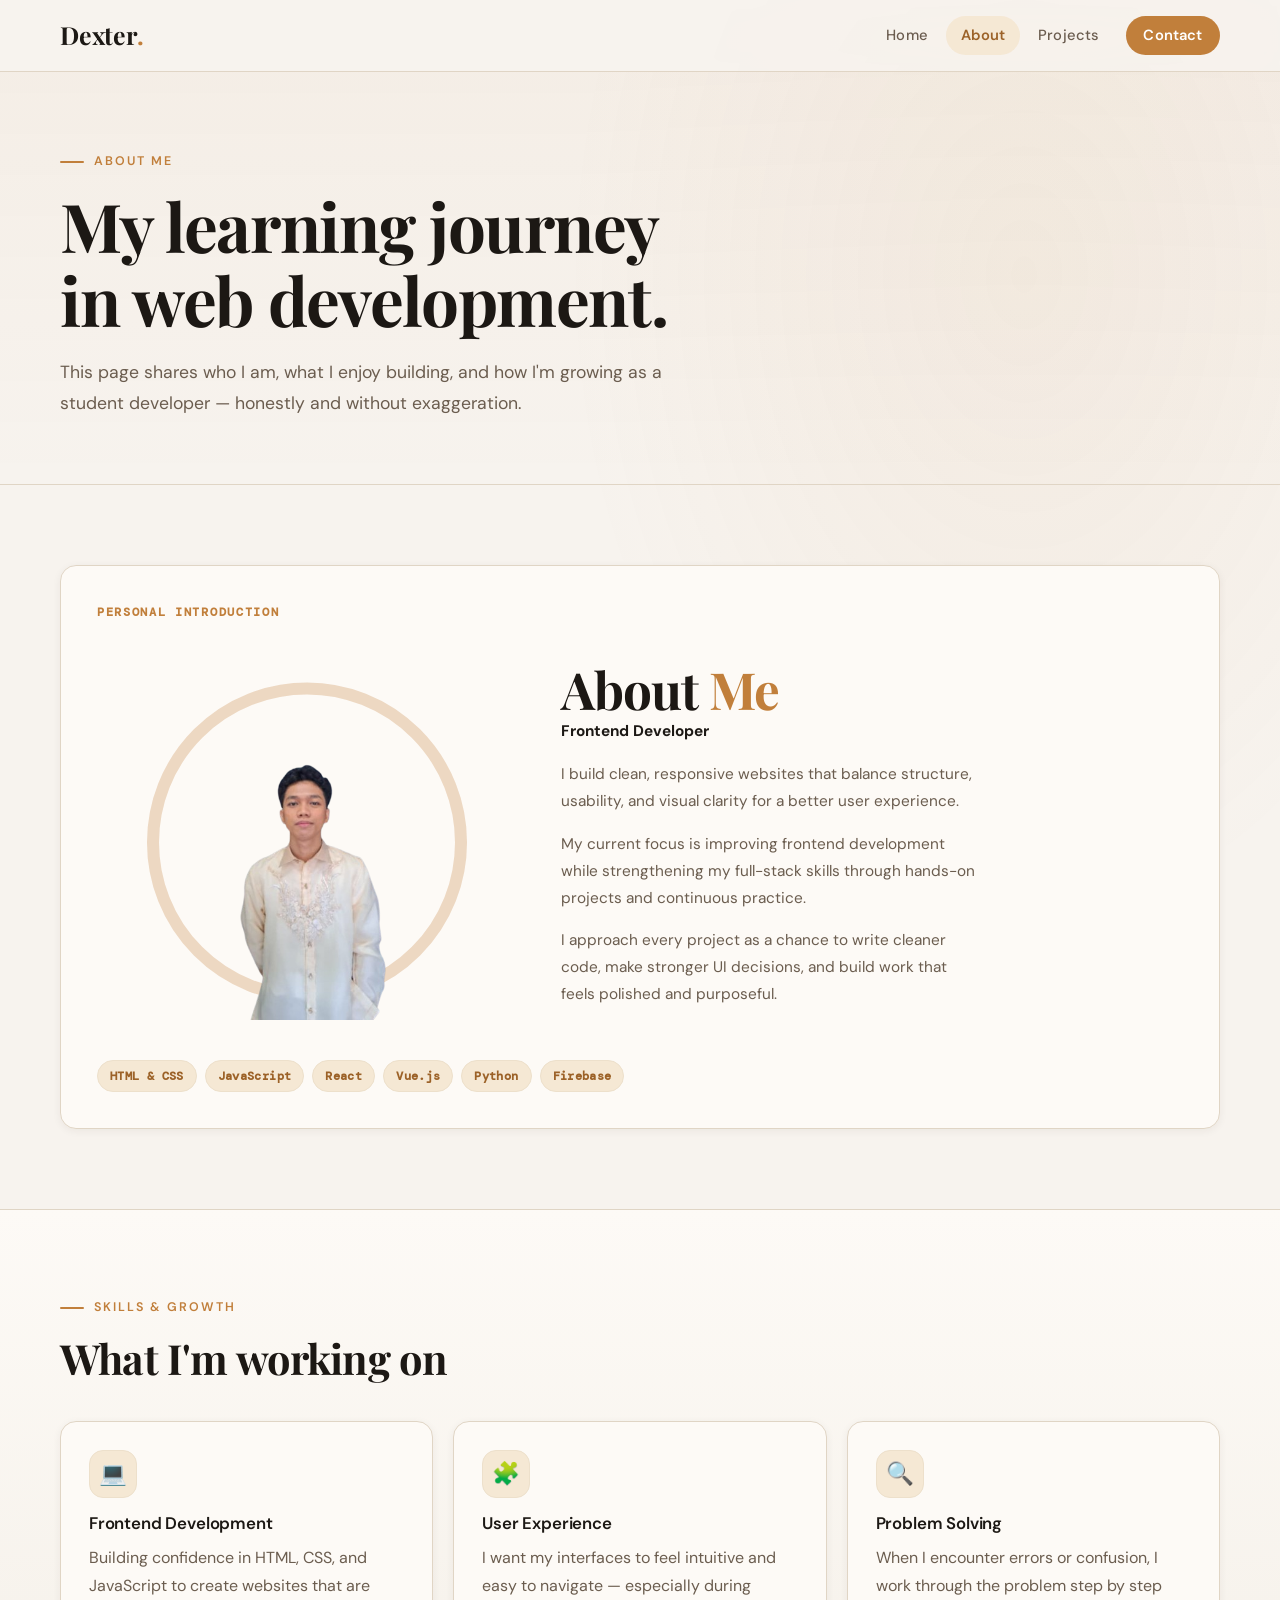
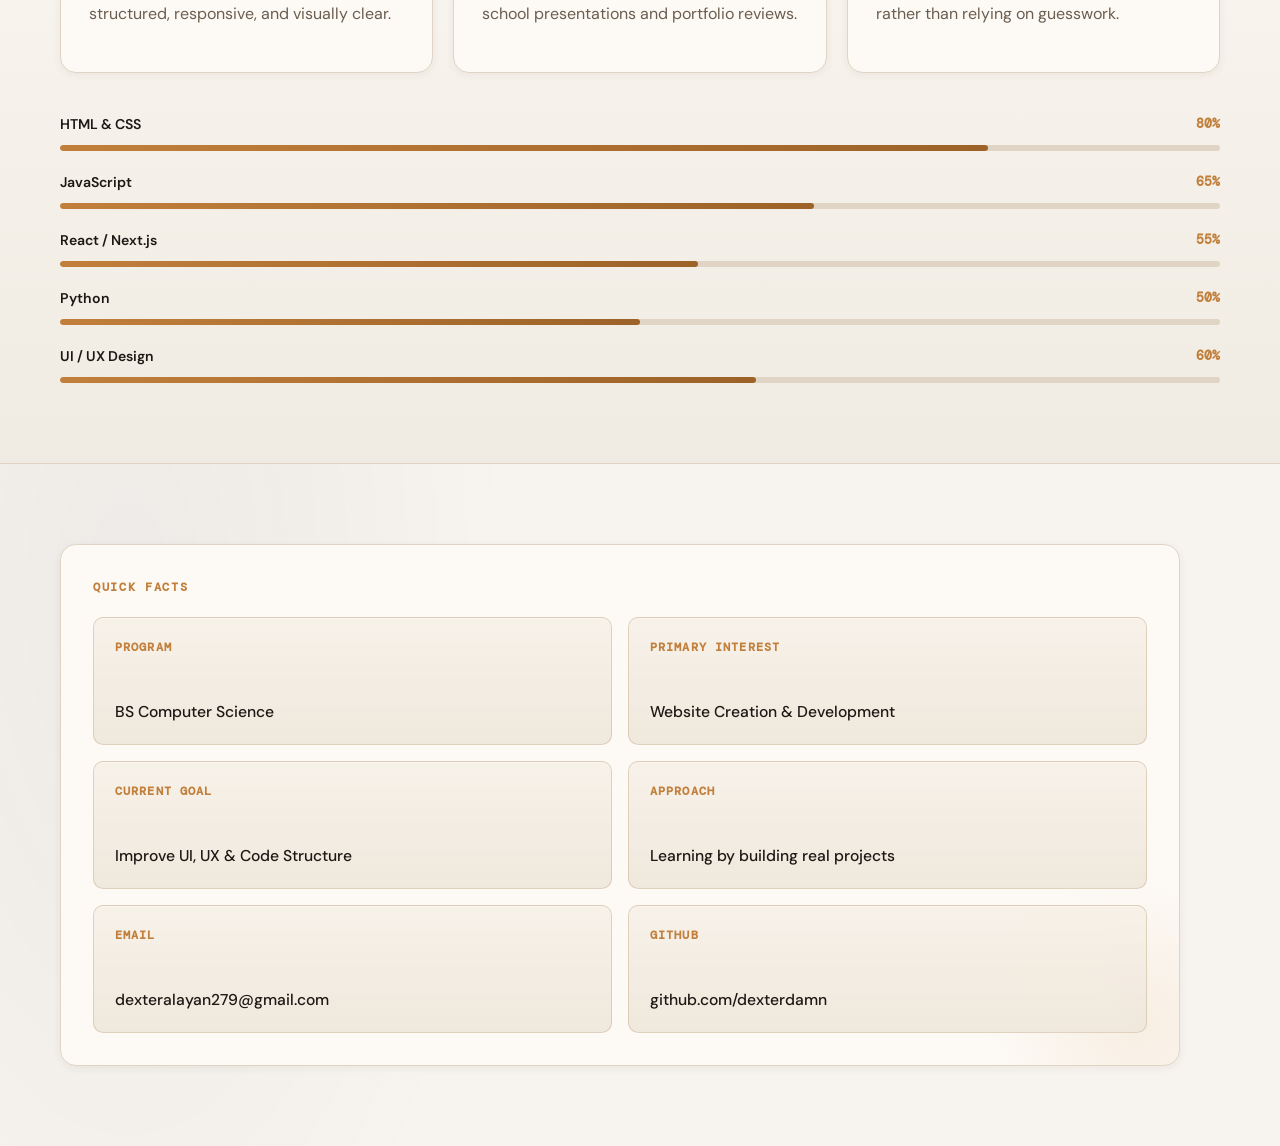
==== about.html @ e9152284 "fixed design" ====
<!DOCTYPE html>
<html lang="en" data-page="about">
<head>
  <meta charset="UTF-8" />
  <meta name="viewport" content="width=device-width, initial-scale=1.0" />
  <title>About | Dexter Alayan</title>
  <meta name="description" content="Learn about Dexter Alayan — a BSCS student passionate about web development, UI design, and continuous improvement." />
  <link rel="preconnect" href="https://fonts.googleapis.com" />
  <link rel="preconnect" href="https://fonts.gstatic.com" crossorigin />
  <link href="https://fonts.googleapis.com/css2?family=Playfair+Display:ital,wght@0,400;0,600;0,700;0,900;1,400;1,600&family=DM+Sans:ital,opsz,wght@0,9..40,300;0,9..40,400;0,9..40,500;0,9..40,600;1,9..40,300&family=DM+Mono:wght@400;500&display=swap" rel="stylesheet" />
  <link rel="stylesheet" href="css/base.css" />
  <link rel="stylesheet" href="css/about.css" />
</head>
<body class="page-enter">

  <header class="site-header">
    <div class="container nav-shell">
      <a href="index.html" class="brand">Dexter<span>.</span></a>
      <button class="hamburger" aria-label="Toggle menu" aria-expanded="false" aria-controls="site-nav">
        <span></span><span></span><span></span>
      </button>
      <nav id="site-nav" class="site-nav">
        <a href="index.html">Home</a>
        <a href="about.html">About</a>
        <a href="projects.html">Projects</a>
        <a href="contact.html" class="nav-cta">Contact</a>
      </nav>
    </div>
  </header>

  <main>

    <section class="page-hero">
      <div class="container">
        <p class="eyebrow">About Me</p>
        <h1>My learning journey<br />in web development.</h1>
        <p class="lead">
          This page shares who I am, what I enjoy building, and how I'm growing as a student developer — honestly and without exaggeration.
        </p>
      </div>
    </section>

    <!-- INTRO -->
    <section class="section">
      <div class="container about-layout">
        <article class="panel reveal story-card">
          <span class="panel-label">Personal Introduction</span>
          <div class="story-intro">
            <div class="story-photo-wrap">
              <div class="story-photo-ring"></div>
              <img src="image/bggrad.png" alt="Dexter Alayan portrait" class="story-photo" />
            </div>
            <div class="story-copy">
              <h2>About <span>Me</span></h2>
              <p class="story-tagline">Frontend Developer</p>
              <p>
                I build clean, responsive websites that balance structure, usability, and visual clarity for a better user experience.
              </p>
              <p>
                My current focus is improving frontend development while strengthening my full-stack skills through hands-on projects and continuous practice.
              </p>
              <p>
                I approach every project as a chance to write cleaner code, make stronger UI decisions, and build work that feels polished and purposeful.
              </p>
            </div>
          </div>
          <div class="tag-list" style="margin-top: 1.5rem;">
            <span class="tag">HTML &amp; CSS</span>
            <span class="tag">JavaScript</span>
            <span class="tag">React</span>
            <span class="tag">Vue.js</span>
            <span class="tag">Python</span>
            <span class="tag">Firebase</span>
          </div>
        </article>
      </div>
    </section>

    <!-- SKILLS -->
    <section class="section section-soft">
      <div class="container">
        <div class="section-heading reveal">
          <p class="eyebrow">Skills &amp; Growth</p>
          <h2>What I'm working on</h2>
        </div>
        <div class="growth-grid">
          <article class="panel skill-card reveal">
            <div class="skill-icon">💻</div>
            <h3>Frontend Development</h3>
            <p>Building confidence in HTML, CSS, and JavaScript to create websites that are structured, responsive, and visually clear.</p>
          </article>
          <article class="panel skill-card reveal">
            <div class="skill-icon">🧩</div>
            <h3>User Experience</h3>
            <p>I want my interfaces to feel intuitive and easy to navigate — especially during school presentations and portfolio reviews.</p>
          </article>
          <article class="panel skill-card reveal">
            <div class="skill-icon">🔍</div>
            <h3>Problem Solving</h3>
            <p>When I encounter errors or confusion, I work through the problem step by step rather than relying on guesswork.</p>
          </article>
        </div>

        <!-- Skill bars -->
        <div class="skills-section reveal">
          <div class="skill-bars">
            <div class="skill-bar-item">
              <div class="skill-bar-header">
                <span>HTML &amp; CSS</span>
                <span class="skill-pct">80%</span>
              </div>
              <div class="skill-track">
                <div class="skill-fill" style="--w: 80%;"></div>
              </div>
            </div>
            <div class="skill-bar-item">
              <div class="skill-bar-header">
                <span>JavaScript</span>
                <span class="skill-pct">65%</span>
              </div>
              <div class="skill-track">
                <div class="skill-fill" style="--w: 65%;"></div>
              </div>
            </div>
            <div class="skill-bar-item">
              <div class="skill-bar-header">
                <span>React / Next.js</span>
                <span class="skill-pct">55%</span>
              </div>
              <div class="skill-track">
                <div class="skill-fill" style="--w: 55%;"></div>
              </div>
            </div>
            <div class="skill-bar-item">
              <div class="skill-bar-header">
                <span>Python</span>
                <span class="skill-pct">50%</span>
              </div>
              <div class="skill-track">
                <div class="skill-fill" style="--w: 50%;"></div>
              </div>
            </div>
            <div class="skill-bar-item">
              <div class="skill-bar-header">
                <span>UI / UX Design</span>
                <span class="skill-pct">60%</span>
              </div>
              <div class="skill-track">
                <div class="skill-fill" style="--w: 60%;"></div>
              </div>
            </div>
          </div>
        </div>
      </div>
    </section>

    <section class="section">
      <div class="container">
        <article class="panel reveal quick-facts-card">
          <span class="panel-label">Quick Facts</span>
          <ul class="quick-facts-list">
            <li>
              <span class="quick-fact-label">Program</span>
              <span class="quick-fact-value">BS Computer Science</span>
            </li>
            <li>
              <span class="quick-fact-label">Primary Interest</span>
              <span class="quick-fact-value">Website Creation &amp; Development</span>
            </li>
            <li>
              <span class="quick-fact-label">Current Goal</span>
              <span class="quick-fact-value">Improve UI, UX &amp; Code Structure</span>
            </li>
            <li>
              <span class="quick-fact-label">Approach</span>
              <span class="quick-fact-value">Learning by building real projects</span>
            </li>
            <li>
              <span class="quick-fact-label">Email</span>
              <span class="quick-fact-value">dexteralayan279@gmail.com</span>
            </li>
            <li>
              <span class="quick-fact-label">GitHub</span>
              <span class="quick-fact-value">github.com/dexterdamn</span>
            </li>
          </ul>
        </article>
      </div>
    </section>

  </main>

  <script src="js/script.js"></script>
</body>
</html>
---- css/base.css ----
@import url('https://fonts.googleapis.com/css2?family=Playfair+Display:ital,wght@0,400;0,600;0,700;0,900;1,400;1,600&family=DM+Sans:ital,opsz,wght@0,9..40,300;0,9..40,400;0,9..40,500;0,9..40,600;1,9..40,300&family=DM+Mono:wght@400;500&display=swap');

*, *::before, *::after { box-sizing: border-box; }

:root {
  --bg: #f7f3ee;
  --bg-soft: #f0ebe2;
  --surface: #fdfaf6;
  --surface-2: #f5efe5;
  --border: #e0d5c5;
  --border-strong: #c4ad8f;
  --text: #1c1814;
  --text-soft: #6b5d4f;
  --text-muted: #9d8f82;
  --accent: #c17f3b;
  --accent-deep: #9c6228;
  --accent-soft: #f5e8d4;
  --accent-soft-2: #ede0cb;
  --green: #3a6b4a;
  --blue: #3a5a7a;
  --shadow-sm: 0 2px 8px rgba(50, 30, 10, 0.06);
  --shadow: 0 8px 32px rgba(50, 30, 10, 0.09);
  --shadow-lg: 0 20px 60px rgba(50, 30, 10, 0.12);
  --radius: 16px;
  --radius-sm: 10px;
  --radius-full: 999px;
  --container: 1160px;
  --header-h: 72px;
  --font-display: 'Playfair Display', Georgia, serif;
  --font-body: 'DM Sans', system-ui, sans-serif;
  --font-mono: 'DM Mono', monospace;
  --transition: 0.25s cubic-bezier(0.4, 0, 0.2, 1);
}

html { scroll-behavior: smooth; }

body {
  margin: 0;
  font-family: var(--font-body);
  font-size: 1rem;
  color: var(--text);
  background: var(--bg);
  line-height: 1.7;
  -webkit-font-smoothing: antialiased;
}

html[data-page="home"] body {
  background: #f5f0e6;
  color: var(--text);
}

html[data-page="home"] body::before {
  background: none;
}

body::before {
  content: '';
  position: fixed;
  inset: 0;
  background: 
    radial-gradient(ellipse 60% 40% at 80% 10%, rgba(193,127,59,0.07) 0%, transparent 60%),
    radial-gradient(ellipse 50% 50% at 10% 80%, rgba(58,90,122,0.05) 0%, transparent 60%);
  pointer-events: none;
  z-index: 0;
}

a { color: inherit; text-decoration: none; }
button, input, textarea { font: inherit; }
img { max-width: 100%; display: block; }

.container {
  width: min(calc(100% - 2.5rem), var(--container));
  margin: 0 auto;
}

/* ---- HEADER ---- */
.site-header {
  position: sticky;
  top: 0;
  z-index: 100;
  height: var(--header-h);
  background: rgba(247, 243, 238, 0.88);
  border-bottom: 1px solid var(--border);
  backdrop-filter: blur(18px) saturate(180%);
  -webkit-backdrop-filter: blur(18px) saturate(180%);
  transition: box-shadow var(--transition);
}

html[data-page="home"] .site-header {
  background: rgba(247, 243, 238, 0.88);
  border-bottom-color: var(--border);
}

.site-header.scrolled {
  box-shadow: var(--shadow);
}

.nav-shell {
  height: 100%;
  display: flex;
  align-items: center;
  justify-content: space-between;
  gap: 2rem;
}

.brand {
  font-family: var(--font-display);
  font-size: 1.55rem;
  font-weight: 700;
  color: var(--text);
  letter-spacing: -0.01em;
  flex-shrink: 0;
}

html[data-page="home"] .brand {
  color: var(--text);
}

.brand span {
  color: var(--accent);
}

.site-nav {
  display: flex;
  align-items: center;
  gap: 0.25rem;
}

.site-nav a {
  position: relative;
  padding: 0.45rem 0.9rem;
  border-radius: var(--radius-full);
  color: var(--text-soft);
  font-size: 0.92rem;
  font-weight: 500;
  letter-spacing: 0.01em;
  transition: color var(--transition), background var(--transition);
}

html[data-page="home"] .site-nav a {
  color: var(--text-soft);
}

.site-nav a:hover {
  color: var(--text);
  background: var(--accent-soft);
}

html[data-page="home"] .site-nav a:hover {
  color: var(--text);
  background: var(--accent-soft);
}

.site-nav a.active {
  color: var(--accent-deep);
  background: var(--accent-soft);
  font-weight: 600;
}

html[data-page="home"] .site-nav a.active {
  color: var(--accent-deep);
  background: var(--accent-soft);
}

.nav-cta {
  margin-left: 0.5rem;
  padding: 0.45rem 1.1rem !important;
  background: var(--accent) !important;
  color: #fff !important;
  border-radius: var(--radius-full) !important;
  font-weight: 600 !important;
  transition: background var(--transition), transform var(--transition) !important;
}

html[data-page="home"] .nav-cta {
  background: var(--accent) !important;
  border-color: var(--accent) !important;
  color: #fff !important;
}

.nav-cta:hover {
  background: var(--accent-deep) !important;
  transform: translateY(-1px);
}

html[data-page="home"] .nav-cta:hover {
  background: var(--accent-deep) !important;
}

/* Hamburger */
.hamburger {
  display: none;
  width: 44px;
  height: 44px;
  padding: 0;
  border: 1px solid var(--border);
  border-radius: var(--radius-sm);
  background: var(--surface);
  align-items: center;
  justify-content: center;
  flex-direction: column;
  gap: 5px;
  cursor: pointer;
  transition: border-color var(--transition);
}

.hamburger:hover { border-color: var(--border-strong); }

html[data-page="home"] .hamburger {
  border-color: var(--border);
  background: var(--surface);
}

html[data-page="home"] .hamburger span {
  background: var(--text);
}

.hamburger span {
  width: 18px;
  height: 2px;
  background: var(--text);
  border-radius: 2px;
  transition: transform 0.3s ease, opacity 0.3s ease;
}

.hamburger.open span:nth-child(1) { transform: translateY(7px) rotate(45deg); }
.hamburger.open span:nth-child(2) { opacity: 0; transform: scaleX(0); }
.hamburger.open span:nth-child(3) { transform: translateY(-7px) rotate(-45deg); }

/* ---- MAIN ---- */
main { min-height: calc(100vh - var(--header-h)); position: relative; z-index: 1; }

/* ---- PAGE HERO ---- */
.page-hero {
  padding: 4.5rem 0 3rem;
  border-bottom: 1px solid var(--border);
  background: linear-gradient(180deg, rgba(193,127,59,0.04) 0%, transparent 100%);
}

/* ---- TYPOGRAPHY ---- */
.eyebrow {
  display: inline-flex;
  align-items: center;
  gap: 0.6rem;
  margin: 0 0 1rem;
  color: var(--accent);
  font-size: 0.78rem;
  font-weight: 600;
  text-transform: uppercase;
  letter-spacing: 0.16em;
}

.eyebrow::before {
  content: '';
  width: 24px;
  height: 2px;
  background: var(--accent);
  border-radius: 2px;
  flex-shrink: 0;
}

h1, h2, h3, h4 {
  margin: 0;
  font-family: var(--font-display);
  line-height: 1.1;
  letter-spacing: -0.02em;
}

h1 { font-size: clamp(2.6rem, 5.5vw, 4.2rem); margin-bottom: 1.25rem; }
h2 { font-size: clamp(1.8rem, 3.5vw, 2.6rem); margin-bottom: 1rem; }
h3 { font-size: 1.3rem; margin-bottom: 0.75rem; font-family: var(--font-body); font-weight: 600; letter-spacing: -0.01em; }

p {
  margin: 0 0 1rem;
  color: var(--text-soft);
  font-size: 1rem;
  line-height: 1.75;
}

.lead {
  font-size: 1.1rem;
  max-width: 640px;
  color: var(--text-soft);
  line-height: 1.8;
}

/* ---- SECTIONS ---- */
.section { padding: 5rem 0; }

.section-soft {
  background: linear-gradient(180deg, var(--surface) 0%, var(--bg-soft) 100%);
  border-top: 1px solid var(--border);
  border-bottom: 1px solid var(--border);
}

.section-heading { margin-bottom: 2.5rem; }
.section-text { max-width: 600px; color: var(--text-soft); }

/* ---- PANEL ---- */
.panel {
  background: var(--surface);
  border: 1px solid var(--border);
  border-radius: var(--radius);
  box-shadow: var(--shadow-sm);
  transition: box-shadow var(--transition), transform var(--transition), border-color var(--transition);
}

.panel:hover {
  box-shadow: var(--shadow);
  border-color: var(--border-strong);
}

.panel-label {
  display: block;
  margin: 0 0 0.85rem;
  color: var(--accent);
  font-size: 0.75rem;
  font-weight: 600;
  text-transform: uppercase;
  letter-spacing: 0.14em;
  font-family: var(--font-mono);
}

/* ---- BUTTONS ---- */
.button {
  display: inline-flex;
  align-items: center;
  justify-content: center;
  gap: 0.5rem;
  min-height: 48px;
  padding: 0.7rem 1.5rem;
  border-radius: var(--radius-full);
  font-weight: 600;
  font-size: 0.94rem;
  border: 1.5px solid transparent;
  cursor: pointer;
  transition: transform var(--transition), box-shadow var(--transition), background var(--transition), color var(--transition), border-color var(--transition);
  letter-spacing: 0.01em;
}

.button:hover { transform: translateY(-2px); }
.button:active { transform: translateY(0); }

.button-primary {
  background: var(--accent);
  color: #fff;
  border-color: var(--accent);
  box-shadow: 0 4px 16px rgba(193,127,59,0.3);
}

html[data-page="home"] .button-primary {
  background: var(--accent);
  border-color: var(--accent);
  color: #fff;
  box-shadow: 0 10px 30px rgba(193,127,59,0.22);
}

.button-primary:hover {
  background: var(--accent-deep);
  border-color: var(--accent-deep);
  box-shadow: 0 8px 24px rgba(193,127,59,0.35);
}

html[data-page="home"] .button-primary:hover {
  background: var(--accent-deep);
  border-color: var(--accent-deep);
}

.button-secondary {
  background: transparent;
  color: var(--text);
  border-color: var(--border-strong);
}

html[data-page="home"] .button-secondary {
  color: var(--text);
  border-color: var(--border-strong);
}

.button-secondary:hover {
  background: var(--accent-soft);
  border-color: var(--accent);
  color: var(--accent-deep);
}

html[data-page="home"] .button-secondary:hover {
  background: var(--accent-soft);
  border-color: var(--accent);
  color: var(--accent-deep);
}

/* ---- TAGS ---- */
.tag-list {
  display: flex;
  flex-wrap: wrap;
  gap: 0.5rem;
  margin-top: 1rem;
}

.tag {
  padding: 0.3rem 0.75rem;
  background: var(--accent-soft);
  border: 1px solid var(--accent-soft-2);
  border-radius: var(--radius-full);
  color: var(--accent-deep);
  font-size: 0.76rem;
  font-weight: 600;
  letter-spacing: 0.03em;
  font-family: var(--font-mono);
}

/* ---- REVEAL ---- */
.reveal {
  opacity: 0;
  transform: translateY(22px);
  transition: opacity 0.55s cubic-bezier(0.4,0,0.2,1), transform 0.55s cubic-bezier(0.4,0,0.2,1);
}

.reveal.visible {
  opacity: 1;
  transform: translateY(0);
}

/* ---- FOOTER ---- */
.site-footer {
  padding: 3rem 0;
  border-top: 1px solid var(--border);
  background: var(--surface);
}

html[data-page="home"] .site-footer {
  border-top-color: var(--border);
  background: var(--surface);
}

.footer-shell {
  display: flex;
  align-items: center;
  justify-content: space-between;
  gap: 1.5rem;
}

.footer-brand {
  font-family: var(--font-display);
  font-size: 1.3rem;
  font-weight: 700;
  color: var(--text);
  display: block;
  margin-bottom: 0.35rem;
}

html[data-page="home"] .footer-brand {
  color: var(--text);
}

.footer-text { margin: 0; font-size: 0.9rem; }

.footer-right { text-align: right; }

.footer-socials {
  display: flex;
  align-items: center;
  justify-content: flex-end;
  gap: 0.8rem;
}

.footer-socials a {
  width: 44px;
  height: 44px;
  border-radius: 50%;
  border: 1px solid var(--border);
  background: var(--surface);
  color: var(--text-soft);
  display: inline-flex;
  align-items: center;
  justify-content: center;
  transition: transform var(--transition), color var(--transition), border-color var(--transition), background var(--transition), box-shadow var(--transition);
}

.footer-socials a:hover {
  transform: translateY(-2px);
  color: var(--accent-deep);
  border-color: var(--accent);
  background: var(--accent-soft);
  box-shadow: var(--shadow-sm);
}

.footer-socials svg {
  width: 18px;
  height: 18px;
  display: block;
}

.footer-links {
  display: flex;
  gap: 1.5rem;
  justify-content: flex-end;
  margin-bottom: 0.5rem;
}

.footer-links a {
  color: var(--text-soft);
  font-size: 0.88rem;
  font-weight: 500;
  transition: color var(--transition);
}

.footer-links a:hover { color: var(--accent); }

html[data-page="home"] .footer-text,
html[data-page="home"] .footer-links a,
html[data-page="home"] .footer-copy,
html[data-page="home"] .footer-socials a {
  color: var(--text-soft);
}

html[data-page="home"] .footer-links a:hover {
  color: var(--accent);
}

html[data-page="home"] .footer-socials a:hover {
  color: var(--accent-deep);
}

.footer-copy {
  margin: 0;
  color: var(--text-muted);
  font-size: 0.8rem;
}

/* ---- TOAST ---- */
.toast {
  position: fixed;
  right: 1.25rem;
  bottom: 1.25rem;
  padding: 0.85rem 1.15rem;
  background: var(--text);
  color: #fff;
  border-radius: var(--radius-sm);
  box-shadow: var(--shadow-lg);
  font-size: 0.88rem;
  font-weight: 500;
  opacity: 0;
  transform: translateY(12px);
  transition: opacity 0.25s ease, transform 0.25s ease;
  z-index: 200;
  max-width: 300px;
}

.toast.show { opacity: 1; transform: translateY(0); }
.toast-error { background: #8b3535; }

/* ---- PAGE ENTER ANIMATION ---- */
@keyframes pageIn {
  from { opacity: 0; transform: translateY(12px); }
  to { opacity: 1; transform: translateY(0); }
}

.page-enter { animation: pageIn 0.45s cubic-bezier(0.4,0,0.2,1) both; }

/* ---- RESPONSIVE ---- */
@media (max-width: 768px) {
  :root { --header-h: 64px; }

  .hamburger { display: inline-flex; }

  .site-nav {
    position: absolute;
    top: calc(var(--header-h) + 0.5rem);
    left: 1rem;
    right: 1rem;
    display: none;
    flex-direction: column;
    align-items: stretch;
    padding: 0.75rem;
    background: var(--surface);
    border: 1px solid var(--border);
    border-radius: var(--radius);
    box-shadow: var(--shadow-lg);
    z-index: 100;
    gap: 0.15rem;
  }

  html[data-page="home"] .site-nav {
    background: var(--surface);
    border-color: var(--border);
  }

  .site-nav.open { display: flex; }

  .site-nav a {
    padding: 0.7rem 1rem;
    border-radius: var(--radius-sm);
  }

  .nav-cta { margin-left: 0 !important; }

  .footer-shell {
    flex-direction: column;
    align-items: flex-start;
  }
  .footer-right { text-align: left; }
  .footer-links { justify-content: flex-start; }
  .footer-socials { justify-content: flex-start; }

  .section { padding: 3.5rem 0; }
  .page-hero { padding: 3rem 0 2.5rem; }
}

@media (max-width: 480px) {
  .container { width: min(calc(100% - 1.5rem), var(--container)); }
  h1 { font-size: 2.2rem; }
}
---- css/about.css ----
/* ---- ABOUT PAGE ---- */

.about-layout {
  display: grid;
  grid-template-columns: minmax(0, 1.3fr) minmax(280px, 0.75fr);
  gap: 1.75rem;
  align-items: start;
}

.story-card {
  padding: 2.25rem;
  grid-column: 1 / -1;
}
.story-card h2 { margin-bottom: 0.25rem; }

.story-intro {
  display: grid;
  grid-template-columns: minmax(300px, 420px) minmax(0, 420px);
  gap: 2.75rem;
  align-items: center;
  justify-content: start;
}

.story-photo-wrap {
  position: relative;
  min-height: 400px;
  display: flex;
  align-items: flex-end;
  justify-content: center;
  overflow: hidden;
  border-radius: var(--radius);
  padding: 1rem;
}

.story-photo-ring {
  position: absolute;
  width: 320px;
  aspect-ratio: 1;
  border-radius: 50%;
  border: 12px solid var(--accent);
  opacity: 0.28;
  top: 50%;
  left: 50%;
  transform: translate(-50%, -48%);
}

.story-tagline {
  font-family: var(--font-sans);
  font-style: normal;
  color: var(--text);
  font-size: 1.05rem;
  font-weight: 700;
  margin-bottom: 1rem;
}

.story-copy h2 {
  font-size: clamp(2.3rem, 4vw, 3.4rem);
  line-height: 0.98;
}

.story-copy h2 span {
  color: var(--accent);
}

.story-copy p {
  margin-bottom: 1rem;
  max-width: 38ch;
  font-size: 0.96rem;
}

.story-copy p:last-child {
  margin-bottom: 0;
}

.story-photo {
  width: 100%;
  max-width: 310px;
  display: block;
  margin: 0;
  border-radius: 0;
  object-fit: contain;
  position: relative;
  z-index: 1;
}

.story-card p:last-child { margin-bottom: 0; }

/* Skills section */
.growth-grid {
  display: grid;
  grid-template-columns: repeat(3, minmax(0, 1fr));
  gap: 1.25rem;
}

.skill-card {
  padding: 1.75rem;
  display: flex;
  flex-direction: column;
  gap: 0.25rem;
}

.skill-icon {
  width: 48px;
  height: 48px;
  border-radius: 14px;
  background: var(--accent-soft);
  border: 1px solid var(--accent-soft-2);
  display: flex;
  align-items: center;
  justify-content: center;
  font-size: 1.4rem;
  margin-bottom: 0.75rem;
}

.skill-card h3 { font-size: 1.05rem; margin-bottom: 0.5rem; }

/* Skills bar section */
.skills-section {
  margin-top: 2.5rem;
}

.skill-bars { display: grid; gap: 1.25rem; }

.skill-bar-item {}

.skill-bar-header {
  display: flex;
  justify-content: space-between;
  margin-bottom: 0.5rem;
  font-size: 0.88rem;
  font-weight: 600;
  color: var(--text);
}

.skill-pct {
  color: var(--accent);
  font-family: var(--font-mono);
  font-size: 0.8rem;
}

.skill-track {
  height: 6px;
  background: var(--border);
  border-radius: var(--radius-full);
  overflow: hidden;
}

.skill-fill {
  height: 100%;
  background: linear-gradient(90deg, var(--accent) 0%, var(--accent-deep) 100%);
  border-radius: var(--radius-full);
  width: 0;
  transition: width 1.1s cubic-bezier(0.4,0,0.2,1);
}

.skill-fill.animate { width: var(--w); }

.quick-facts-card {
  position: relative;
  padding: 2rem;
  max-width: 1120px;
  overflow: hidden;
}

.quick-facts-card::after {
  content: "";
  position: absolute;
  inset: auto -120px -120px auto;
  width: 320px;
  height: 320px;
  border-radius: 50%;
  background:
    radial-gradient(circle, rgba(201, 132, 58, 0.1) 0%, rgba(201, 132, 58, 0.04) 42%, transparent 72%);
  pointer-events: none;
}

.quick-facts-list {
  margin: 1.25rem 0 0;
  padding: 0;
  list-style: none;
  display: grid;
  grid-template-columns: repeat(2, minmax(0, 1fr));
  gap: 1rem;
  position: relative;
  z-index: 1;
}

.quick-facts-list li {
  display: flex;
  flex-direction: column;
  justify-content: space-between;
  min-height: 128px;
  gap: 0.7rem;
  padding: 1.2rem 1.3rem;
  background: linear-gradient(180deg, rgba(246, 240, 231, 0.9) 0%, rgba(239, 231, 219, 0.95) 100%);
  border: 1px solid rgba(201, 177, 148, 0.5);
  border-radius: var(--radius-sm);
  box-shadow: inset 0 1px 0 rgba(255, 255, 255, 0.35);
  transition: transform var(--transition), border-color var(--transition), box-shadow var(--transition);
}

.quick-facts-list li:hover {
  transform: translateY(-2px);
  border-color: rgba(201, 132, 58, 0.38);
  box-shadow: inset 0 1px 0 rgba(255, 255, 255, 0.4), 0 16px 28px rgba(127, 96, 57, 0.08);
}

.quick-fact-label {
  font-size: 0.72rem;
  font-weight: 600;
  text-transform: uppercase;
  letter-spacing: 0.1em;
  color: var(--accent);
  font-family: var(--font-mono);
}

.quick-fact-value {
  color: var(--text);
  font-weight: 500;
  font-size: 0.98rem;
}

/* Responsive */
@media (max-width: 920px) {
  .about-layout { grid-template-columns: 1fr; }
  .story-intro { grid-template-columns: 1fr; }
  .story-photo-wrap { min-height: 300px; }
  .story-card { padding: 2rem; }
  .growth-grid { grid-template-columns: repeat(2, 1fr); }
  .quick-facts-list { grid-template-columns: 1fr; }
}

@media (max-width: 560px) {
  .growth-grid { grid-template-columns: 1fr; }
  .quick-facts-card { padding: 1.25rem; }
  .quick-facts-list li {
    min-height: auto;
    padding: 1rem 1.05rem;
  }
}
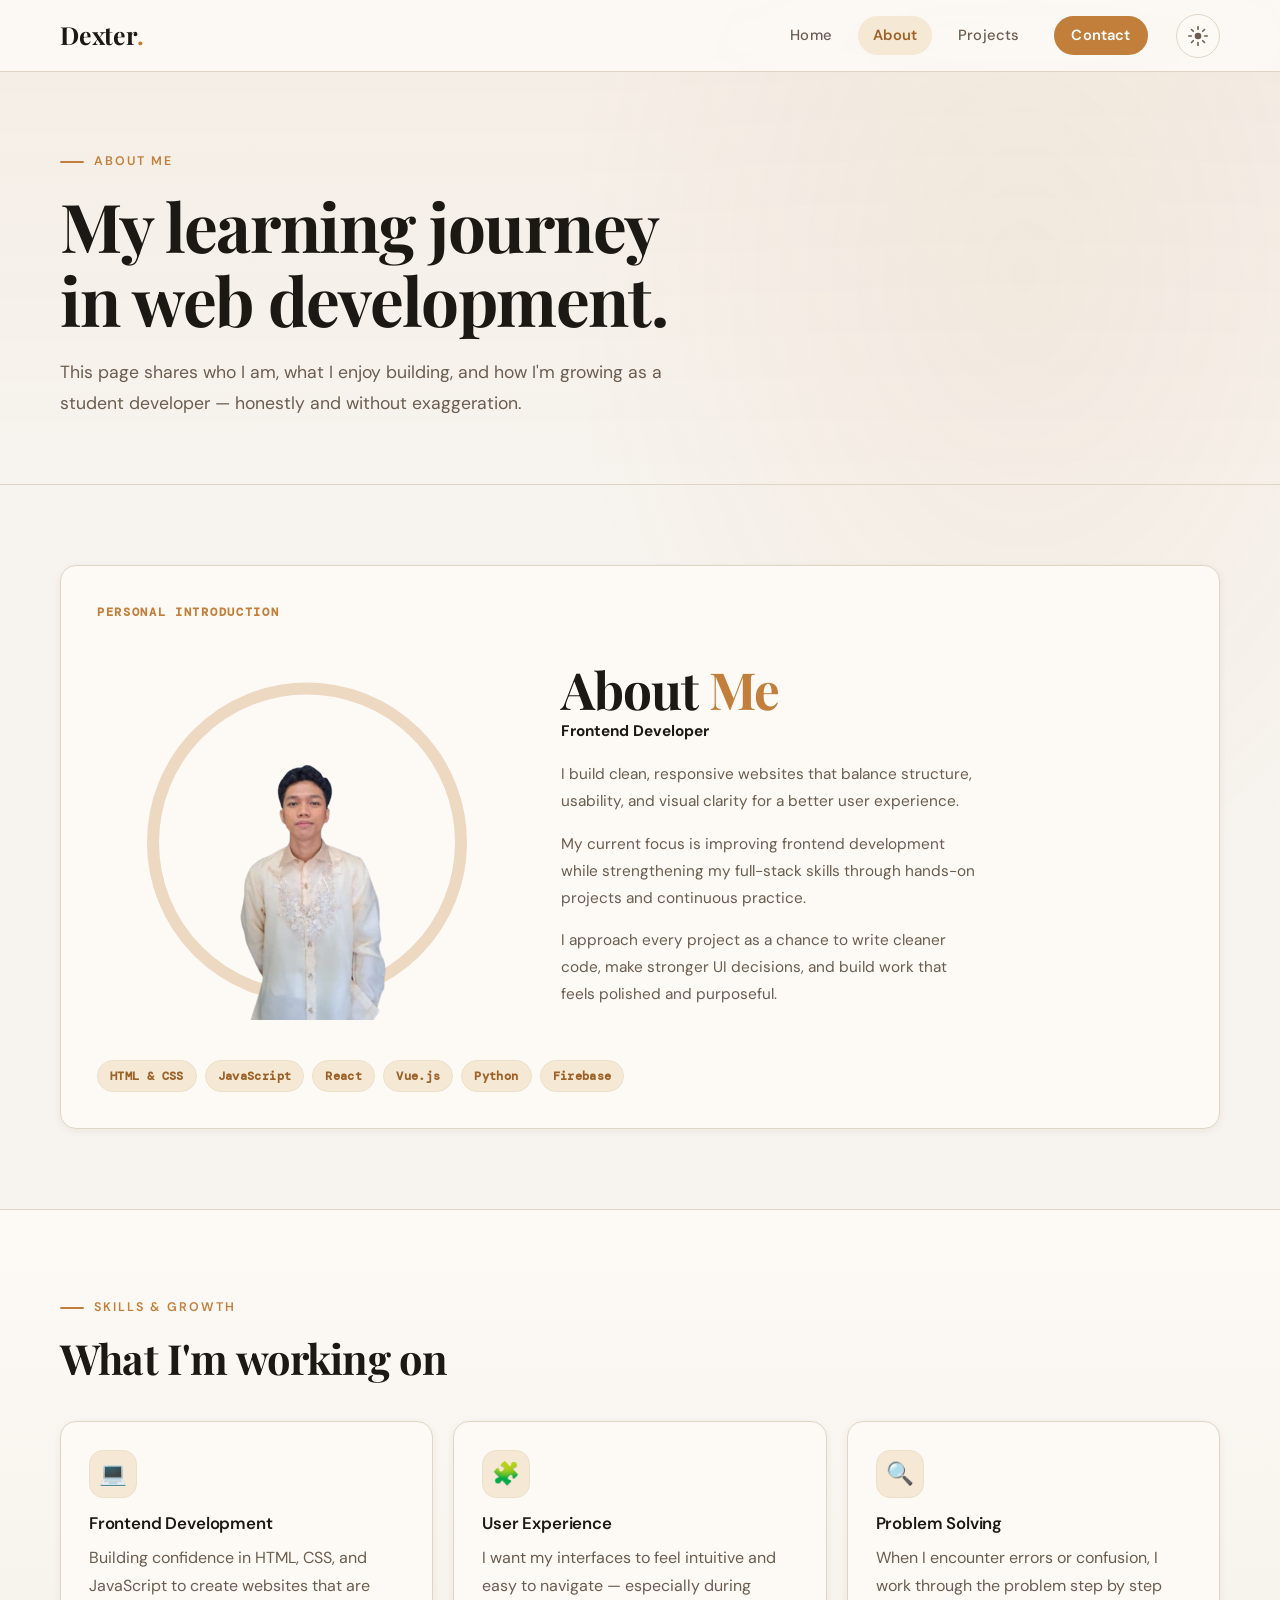
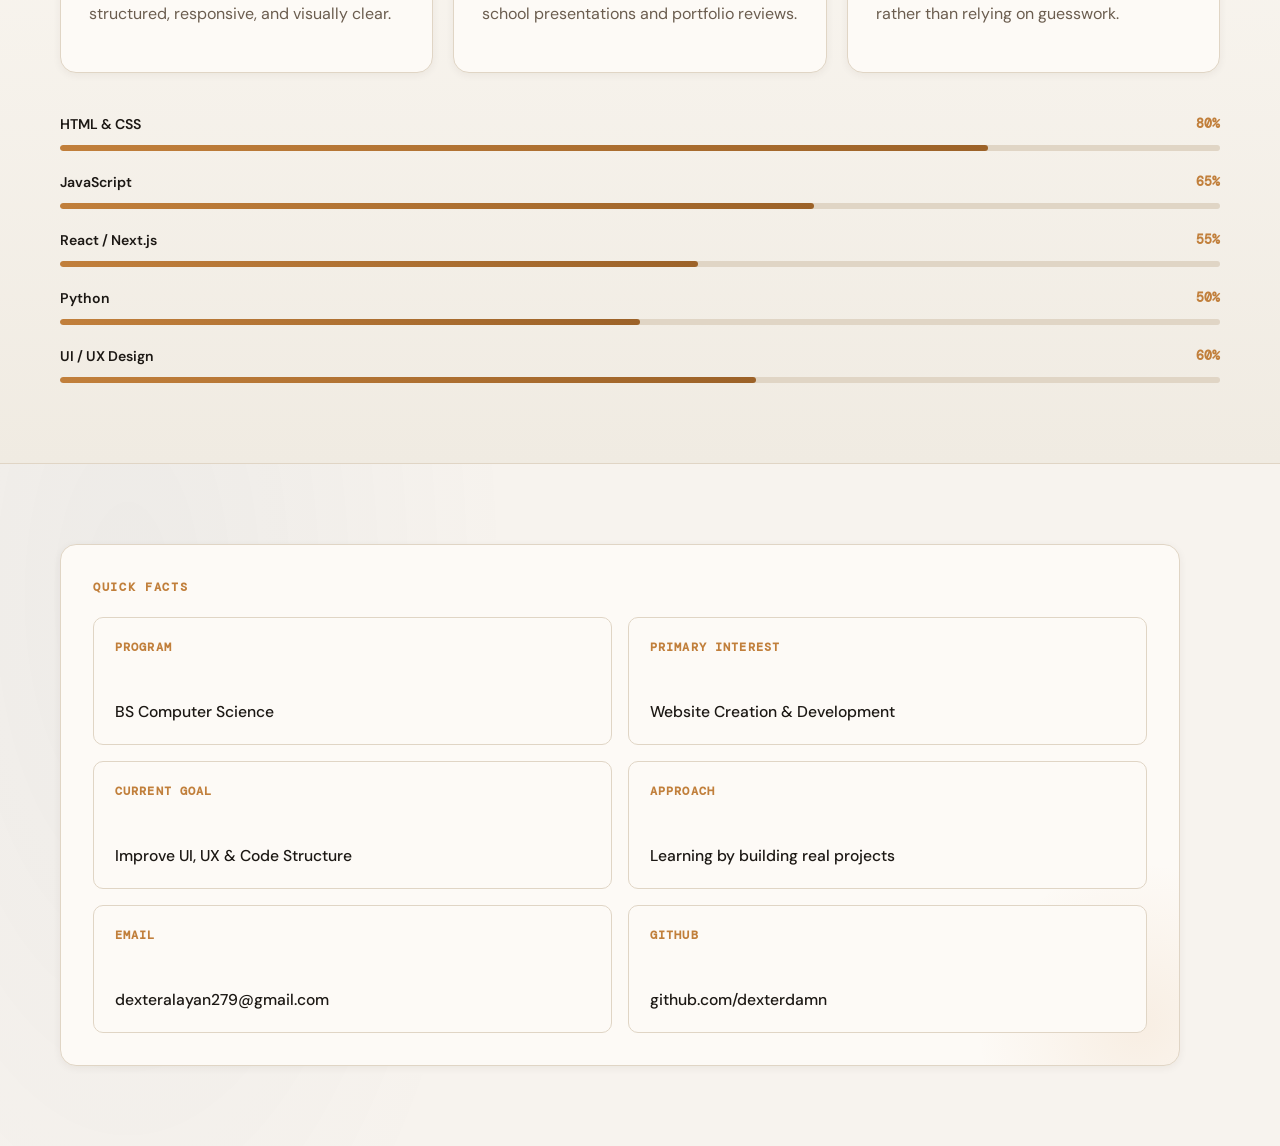
==== commit 35eea7fc: "enhance the ui design" ====
--- a/about.html
+++ b/about.html
@@ -24,6 +24,7 @@
         <a href="about.html">About</a>
         <a href="projects.html">Projects</a>
         <a href="contact.html" class="nav-cta">Contact</a>
+        <button class="theme-toggle" type="button" aria-label="Toggle color mode" title="Toggle color mode"></button>
       </nav>
     </div>
   </header>
--- a/css/base.css
+++ b/css/base.css
@@ -30,6 +30,39 @@
   --font-body: 'DM Sans', system-ui, sans-serif;
   --font-mono: 'DM Mono', monospace;
   --transition: 0.25s cubic-bezier(0.4, 0, 0.2, 1);
+  --surface-rgb: 253, 250, 246;
+  --bg-rgb: 247, 243, 238;
+  --text-rgb: 28, 24, 20;
+  --accent-rgb: 193, 127, 59;
+  --hero-gradient: linear-gradient(180deg, rgba(193,127,59,0.04) 0%, transparent 100%);
+  --background-overlay: radial-gradient(ellipse 60% 40% at 80% 10%, rgba(193,127,59,0.07) 0%, transparent 60%), radial-gradient(ellipse 50% 50% at 10% 80%, rgba(58,90,122,0.05) 0%, transparent 60%);
+}
+
+html[data-theme="dark"] {
+  --bg: #0d1117;
+  --bg-soft: #12161f;
+  --surface: #161b24;
+  --surface-2: #1c2430;
+  --border: #2f3744;
+  --border-strong: #4b5b7a;
+  --text: #e5e7eb;
+  --text-soft: #a5afbf;
+  --text-muted: #8b97aa;
+  --accent: #f2b95b;
+  --accent-deep: #d38b2b;
+  --accent-soft: #2d394d;
+  --accent-soft-2: #26324a;
+  --green: #5f9d75;
+  --blue: #5a88b0;
+  --shadow-sm: 0 10px 30px rgba(0, 0, 0, 0.18);
+  --shadow: 0 18px 60px rgba(0, 0, 0, 0.24);
+  --shadow-lg: 0 24px 80px rgba(0, 0, 0, 0.30);
+  --surface-rgb: 22, 27, 36;
+  --bg-rgb: 13, 17, 23;
+  --text-rgb: 229, 231, 235;
+  --accent-rgb: 242, 185, 91;
+  --hero-gradient: linear-gradient(180deg, rgba(242,185,91,0.06) 0%, transparent 100%);
+  --background-overlay: radial-gradient(ellipse 60% 40% at 80% 10%, rgba(242,185,91,0.08) 0%, transparent 60%), radial-gradient(ellipse 50% 50% at 10% 80%, rgba(90,136,176,0.08) 0%, transparent 60%);
 }
 
 html { scroll-behavior: smooth; }
@@ -45,7 +78,7 @@
 }
 
 html[data-page="home"] body {
-  background: #f5f0e6;
+  background: var(--bg);
   color: var(--text);
 }
 
@@ -57,9 +90,7 @@
   content: '';
   position: fixed;
   inset: 0;
-  background: 
-    radial-gradient(ellipse 60% 40% at 80% 10%, rgba(193,127,59,0.07) 0%, transparent 60%),
-    radial-gradient(ellipse 50% 50% at 10% 80%, rgba(58,90,122,0.05) 0%, transparent 60%);
+  background: var(--background-overlay);
   pointer-events: none;
   z-index: 0;
 }
@@ -79,7 +110,7 @@
   top: 0;
   z-index: 100;
   height: var(--header-h);
-  background: rgba(247, 243, 238, 0.88);
+  background: rgba(var(--surface-rgb), 0.88);
   border-bottom: 1px solid var(--border);
   backdrop-filter: blur(18px) saturate(180%);
   -webkit-backdrop-filter: blur(18px) saturate(180%);
@@ -87,7 +118,7 @@
 }
 
 html[data-page="home"] .site-header {
-  background: rgba(247, 243, 238, 0.88);
+  background: rgba(var(--surface-rgb), 0.88);
   border-bottom-color: var(--border);
 }
 
@@ -99,8 +130,8 @@
   height: 100%;
   display: flex;
   align-items: center;
-  justify-content: space-between;
-  gap: 2rem;
+  justify-content: flex-start;
+  gap: 1.5rem;
 }
 
 .brand {
@@ -112,6 +143,10 @@
   flex-shrink: 0;
 }
 
+.site-nav {
+  margin-left: auto;
+}
+
 html[data-page="home"] .brand {
   color: var(--text);
 }
@@ -123,7 +158,10 @@
 .site-nav {
   display: flex;
   align-items: center;
-  gap: 0.25rem;
+  justify-content: flex-end;
+  flex: 1 1 auto;
+  gap: 0.75rem;
+  order: 3;
 }
 
 .site-nav a {
@@ -187,8 +225,14 @@
   background: var(--accent-deep) !important;
 }
 
+.site-nav a.nav-cta.active {
+  background: var(--accent-deep) !important;
+  color: #fff !important;
+}
+
 /* Hamburger */
 .hamburger {
+  order: 1;
   display: none;
   width: 44px;
   height: 44px;
@@ -204,6 +248,40 @@
   transition: border-color var(--transition);
 }
 
+.theme-toggle {
+  order: 2;
+  display: inline-flex;
+  width: 44px;
+  height: 44px;
+  padding: 0;
+  margin-left: 1rem;
+  border: 1px solid var(--border);
+  border-radius: 50%;
+  background: var(--surface);
+  color: var(--text-soft);
+  align-items: center;
+  justify-content: center;
+  flex-shrink: 0;
+  cursor: pointer;
+  transition: border-color var(--transition), color var(--transition), background var(--transition);
+  font-size: 1rem;
+}
+
+.theme-toggle svg {
+  width: 20px;
+  height: 20px;
+  display: block;
+}
+
+.theme-toggle:hover {
+  border-color: var(--border-strong);
+  color: var(--text);
+}
+
+html[data-theme="dark"] .theme-toggle {
+  background: var(--surface);
+}
+
 .hamburger:hover { border-color: var(--border-strong); }
 
 html[data-page="home"] .hamburger {
@@ -234,7 +312,7 @@
 .page-hero {
   padding: 4.5rem 0 3rem;
   border-bottom: 1px solid var(--border);
-  background: linear-gradient(180deg, rgba(193,127,59,0.04) 0%, transparent 100%);
+  background: var(--hero-gradient);
 }
 
 /* ---- TYPOGRAPHY ---- */
--- a/css/about.css
+++ b/css/about.css
@@ -192,10 +192,10 @@
   min-height: 128px;
   gap: 0.7rem;
   padding: 1.2rem 1.3rem;
-  background: linear-gradient(180deg, rgba(246, 240, 231, 0.9) 0%, rgba(239, 231, 219, 0.95) 100%);
-  border: 1px solid rgba(201, 177, 148, 0.5);
+  background: var(--surface);
+  border: 1px solid var(--border);
   border-radius: var(--radius-sm);
-  box-shadow: inset 0 1px 0 rgba(255, 255, 255, 0.35);
+  box-shadow: inset 0 1px 0 rgba(255, 255, 255, 0.12);
   transition: transform var(--transition), border-color var(--transition), box-shadow var(--transition);
 }
 
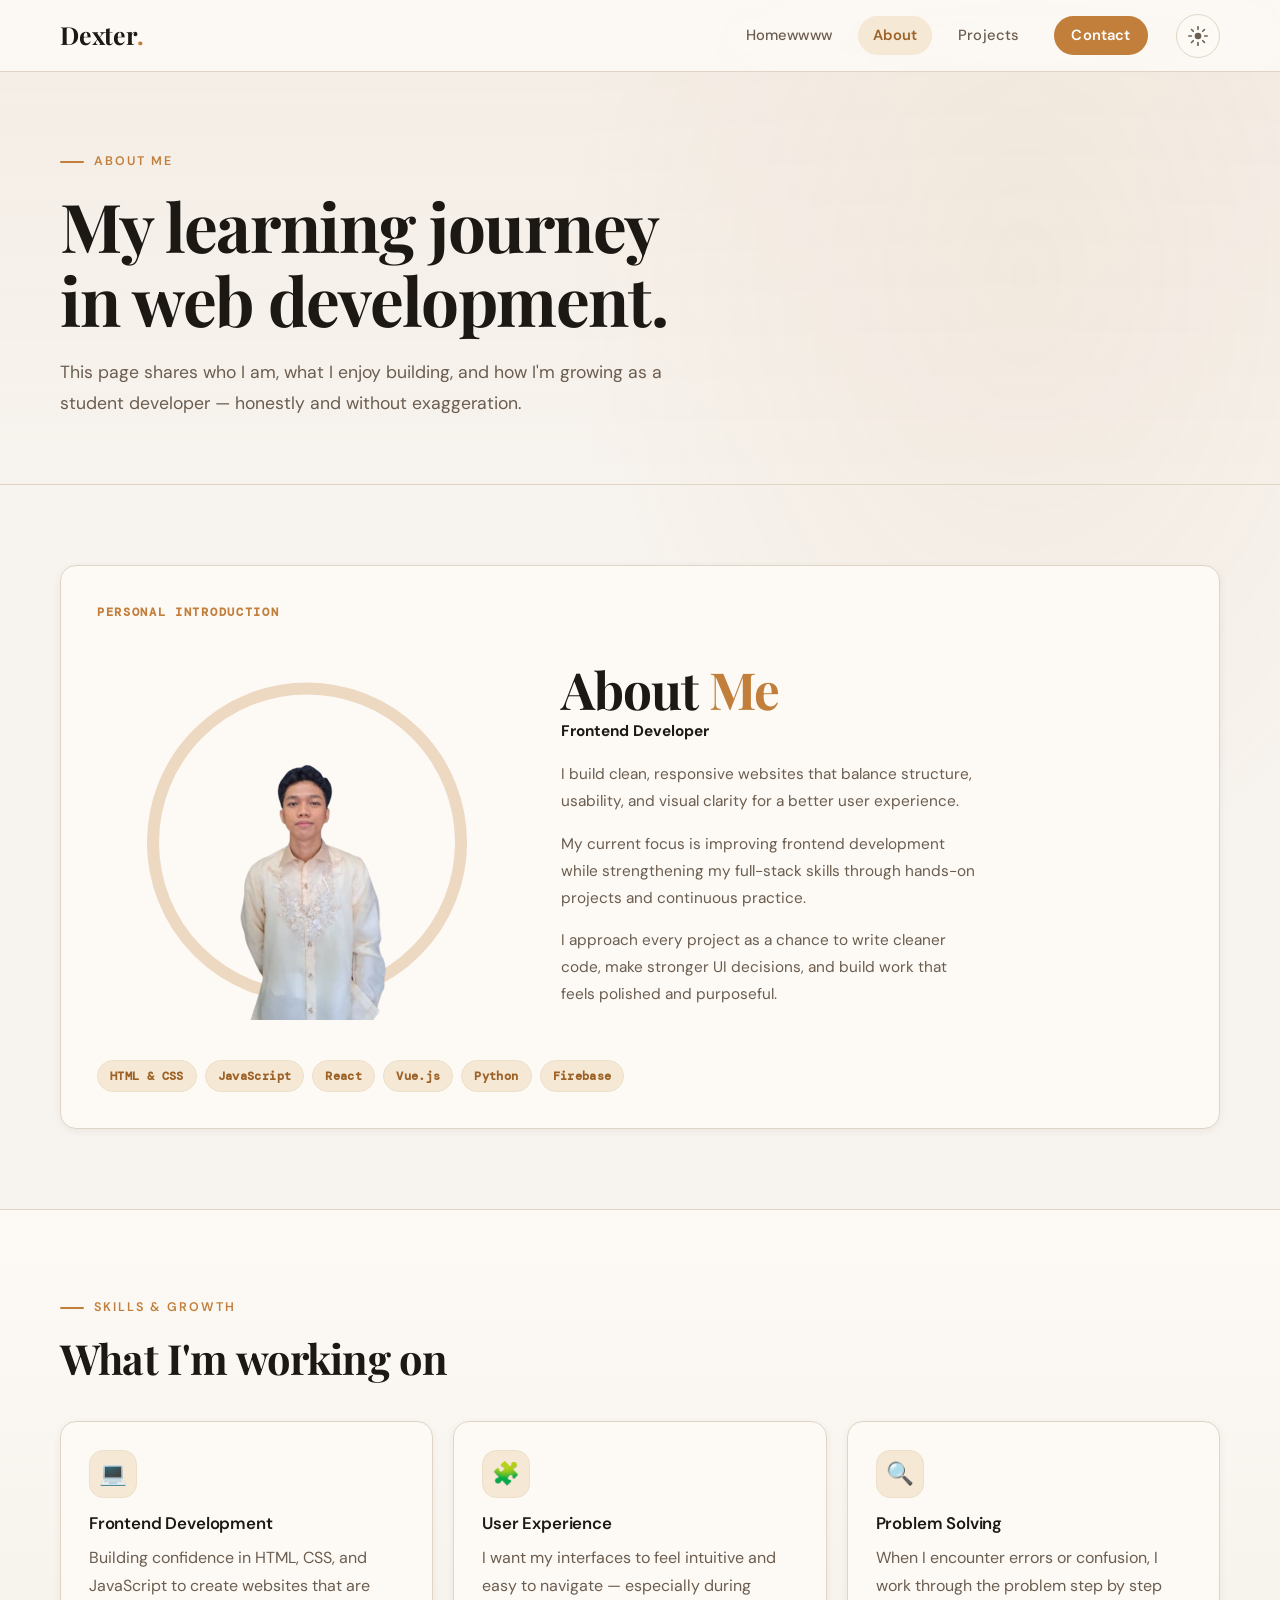
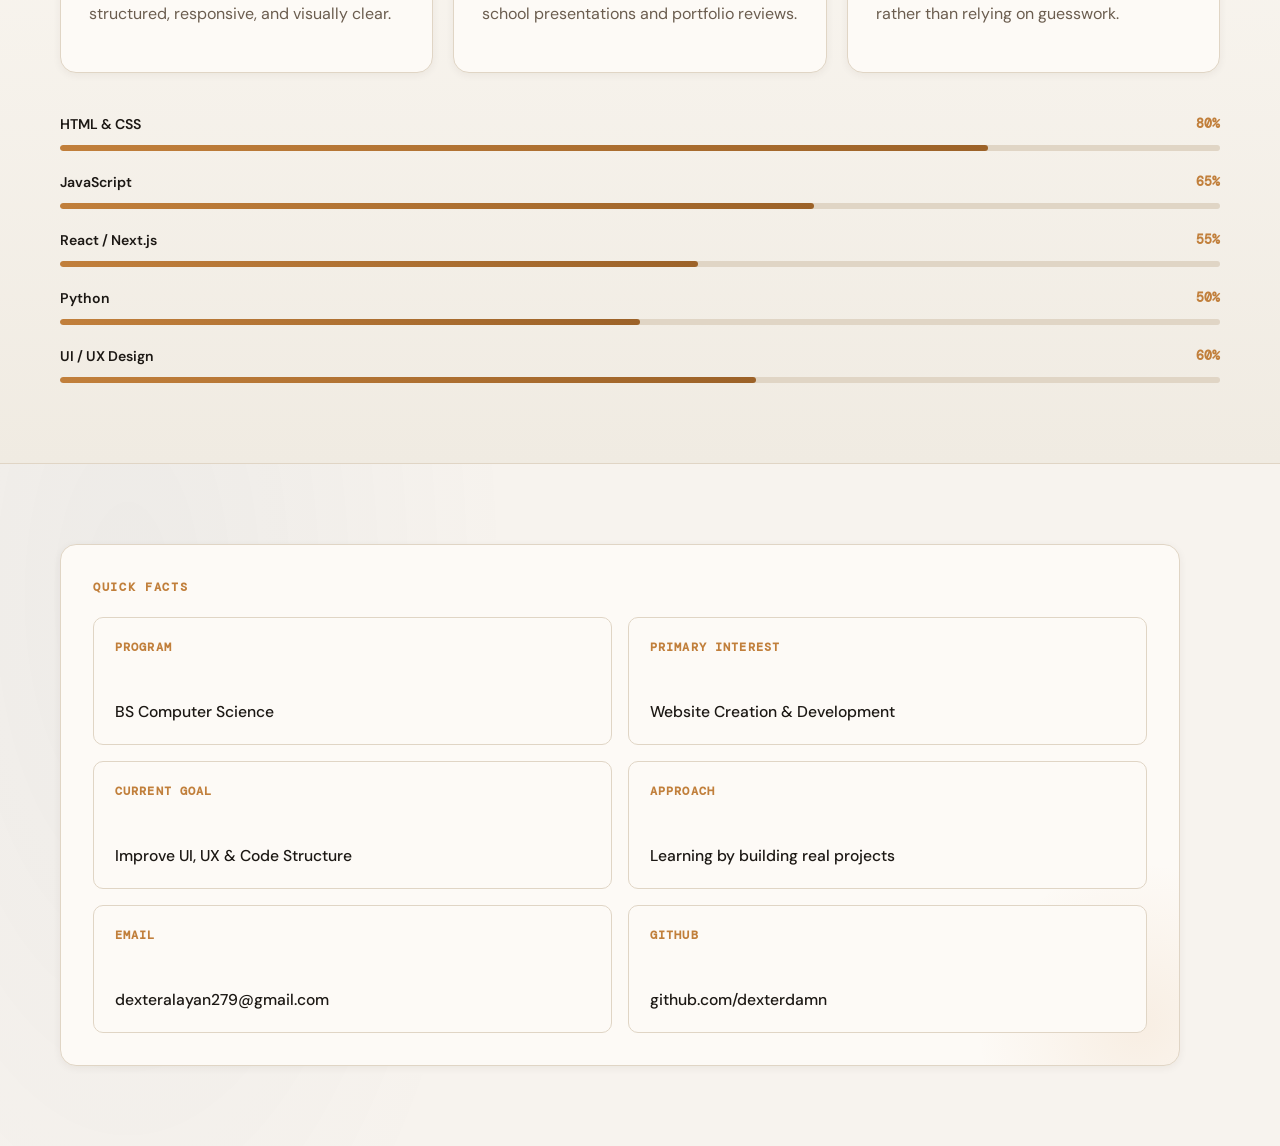
==== commit 15d2d157: "fixed" ====
--- a/about.html
+++ b/about.html
@@ -20,7 +20,7 @@
         <span></span><span></span><span></span>
       </button>
       <nav id="site-nav" class="site-nav">
-        <a href="index.html">Home</a>
+        <a href="index.html">Homewwww</a>
         <a href="about.html">About</a>
         <a href="projects.html">Projects</a>
         <a href="contact.html" class="nav-cta">Contact</a>
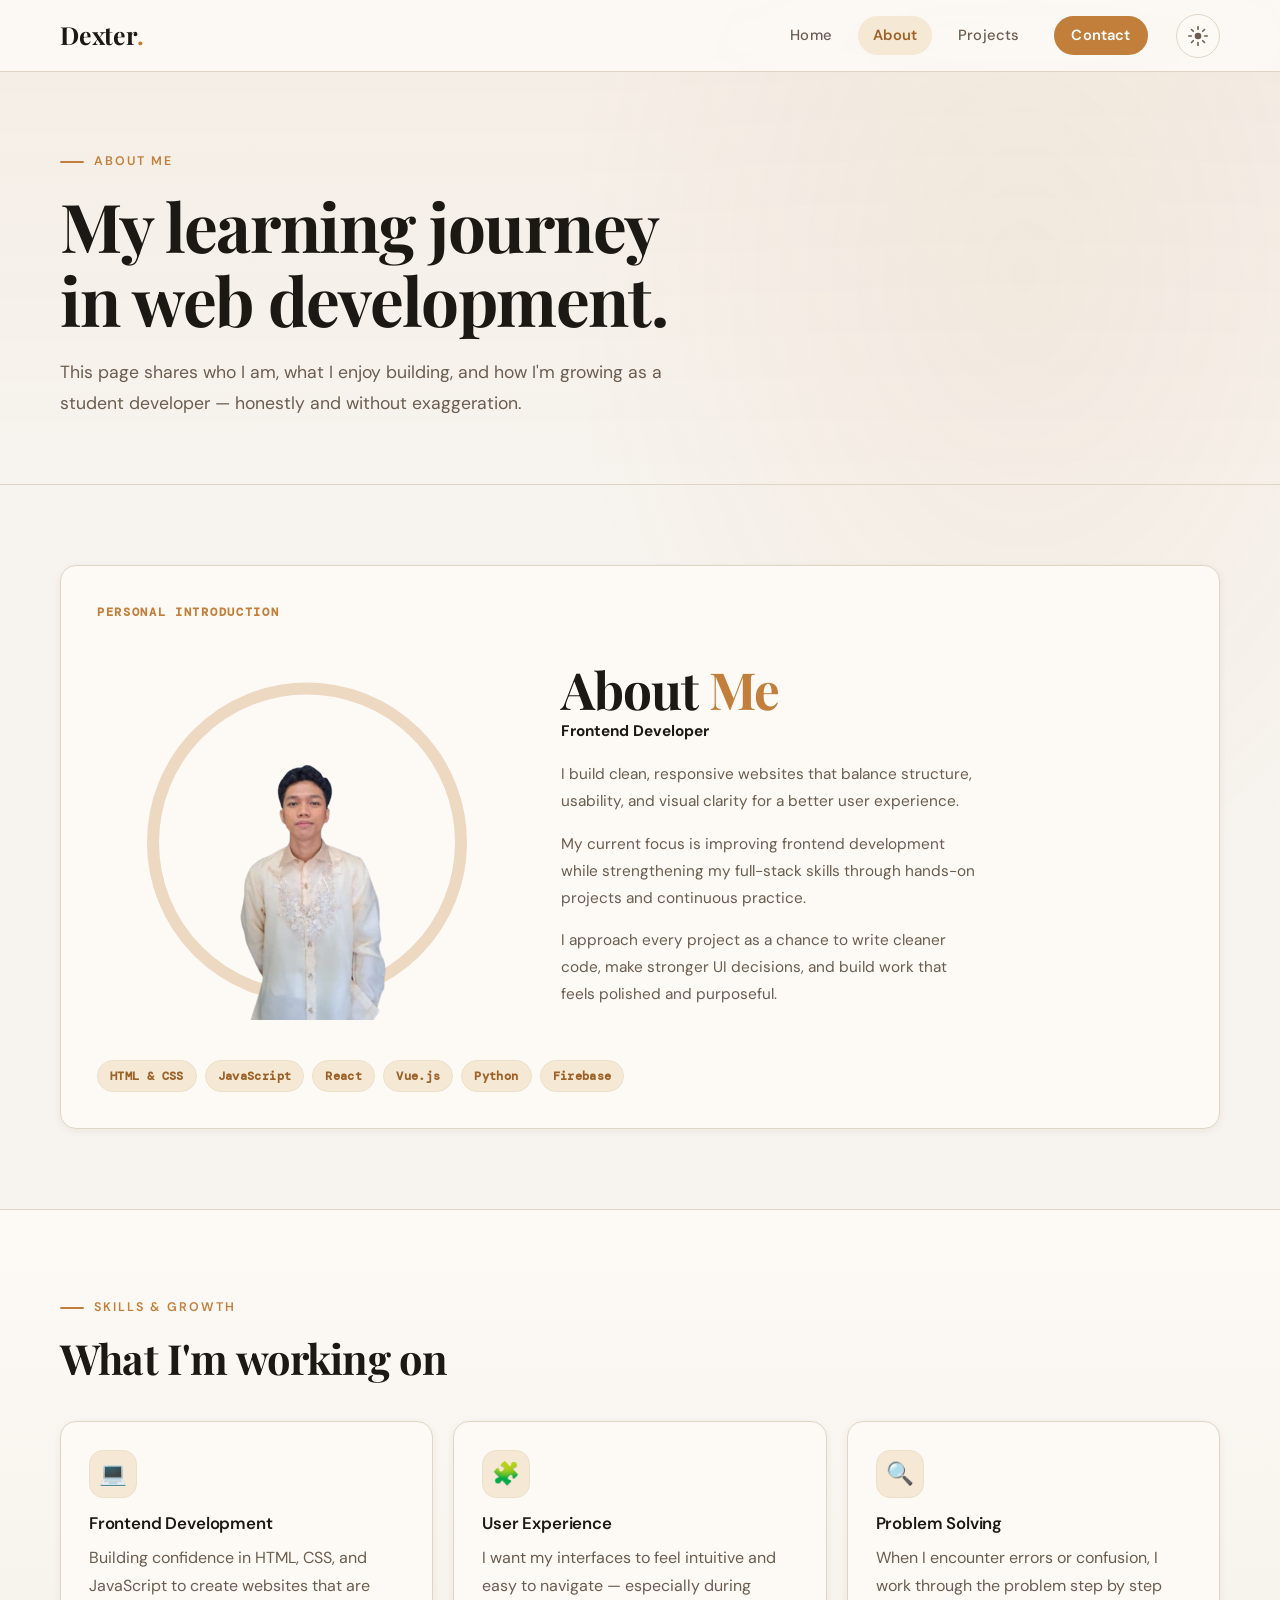
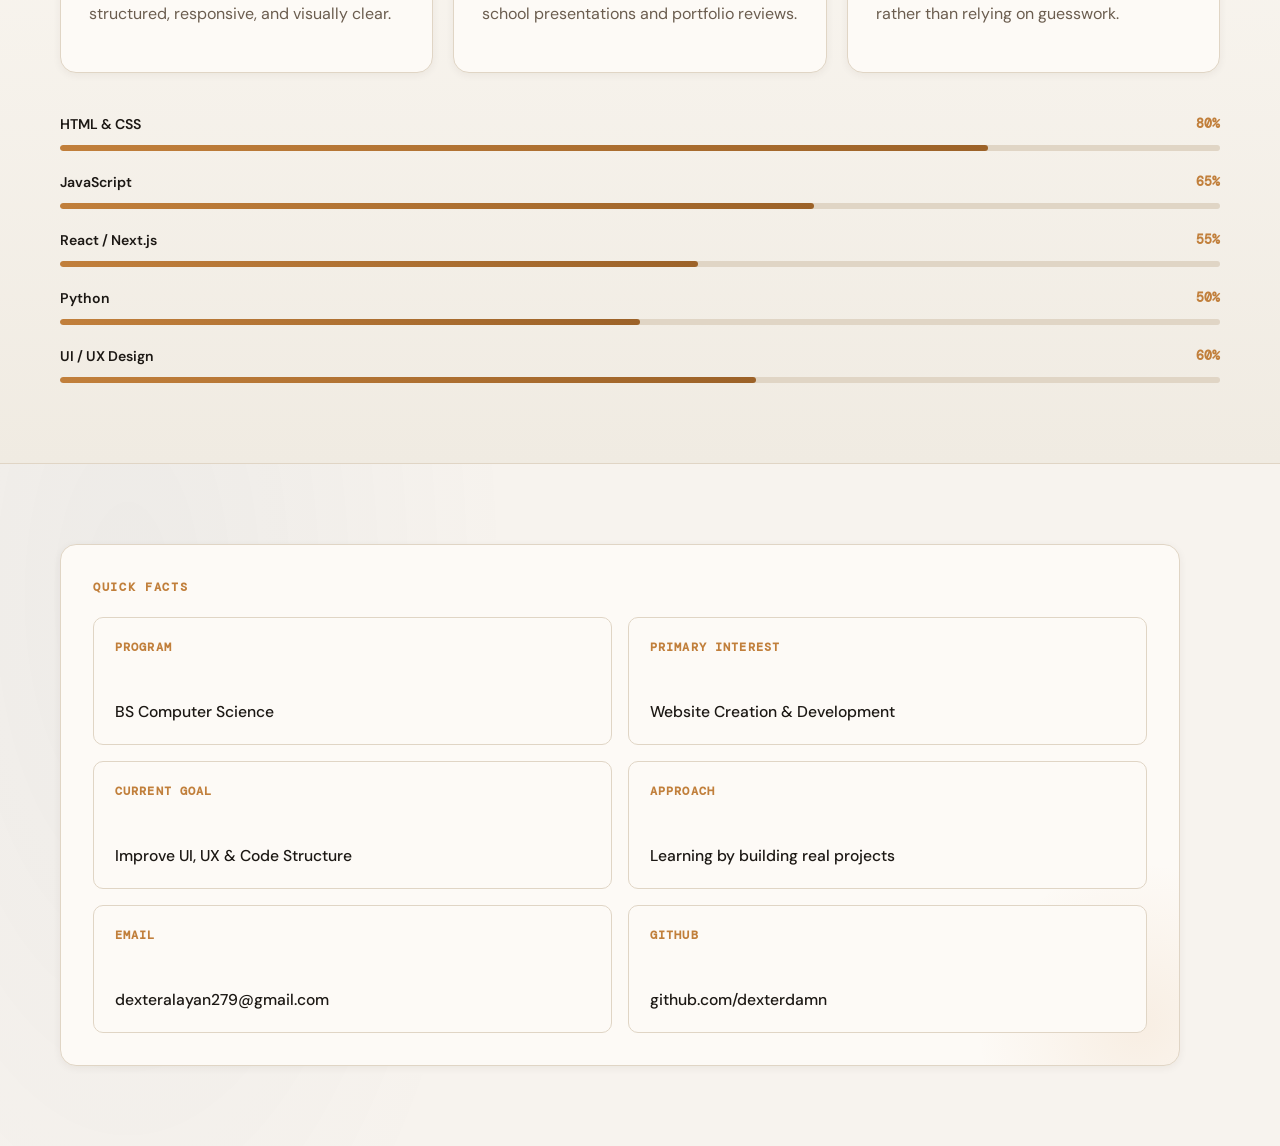
==== commit 79f8cb8e: "3d animation and transition" ====
--- a/about.html
+++ b/about.html
@@ -20,7 +20,7 @@
         <span></span><span></span><span></span>
       </button>
       <nav id="site-nav" class="site-nav">
-        <a href="index.html">Homewwww</a>
+        <a href="index.html">Home</a>
         <a href="about.html">About</a>
         <a href="projects.html">Projects</a>
         <a href="contact.html" class="nav-cta">Contact</a>
--- a/css/base.css
+++ b/css/base.css
@@ -630,11 +630,73 @@
 
 /* ---- PAGE ENTER ANIMATION ---- */
 @keyframes pageIn {
-  from { opacity: 0; transform: translateY(12px); }
-  to { opacity: 1; transform: translateY(0); }
-}
-
-.page-enter { animation: pageIn 0.45s cubic-bezier(0.4,0,0.2,1) both; }
+  from {
+    opacity: 0;
+    transform: translateY(18px) perspective(1400px) rotateX(5deg) scale(0.985);
+  }
+  to {
+    opacity: 1;
+    transform: translateY(0) perspective(1400px) rotateX(0) scale(1);
+  }
+}
+
+.page-enter {
+  animation: pageIn 0.55s cubic-bezier(0.22, 1, 0.36, 1) both;
+}
+
+@media (prefers-reduced-motion: reduce) {
+  .page-enter {
+    animation: none;
+  }
+}
+
+/* View Transitions API (supported browsers: smooth cross-page transition) */
+@supports (view-transition-name: none) {
+  ::view-transition-old(root),
+  ::view-transition-new(root) {
+    animation-duration: 0.45s;
+    animation-timing-function: cubic-bezier(0.22, 1, 0.36, 1);
+  }
+
+  ::view-transition-old(root) {
+    animation-name: vt-out;
+  }
+
+  ::view-transition-new(root) {
+    animation-name: vt-in;
+  }
+}
+
+@keyframes vt-out {
+  from {
+    opacity: 1;
+    transform: perspective(1200px) rotateX(0) scale(1);
+  }
+  to {
+    opacity: 0.88;
+    transform: perspective(1200px) rotateX(3deg) scale(0.99);
+  }
+}
+
+@keyframes vt-in {
+  from {
+    opacity: 0.75;
+    transform: perspective(1200px) rotateX(-4deg) translateY(12px) scale(0.99);
+  }
+  to {
+    opacity: 1;
+    transform: perspective(1200px) rotateX(0) translateY(0) scale(1);
+  }
+}
+
+@media (prefers-reduced-motion: reduce) {
+  @supports (view-transition-name: none) {
+    ::view-transition-old(root),
+    ::view-transition-new(root) {
+      animation-duration: 0.01ms;
+    }
+  }
+}
 
 /* ---- RESPONSIVE ---- */
 @media (max-width: 768px) {
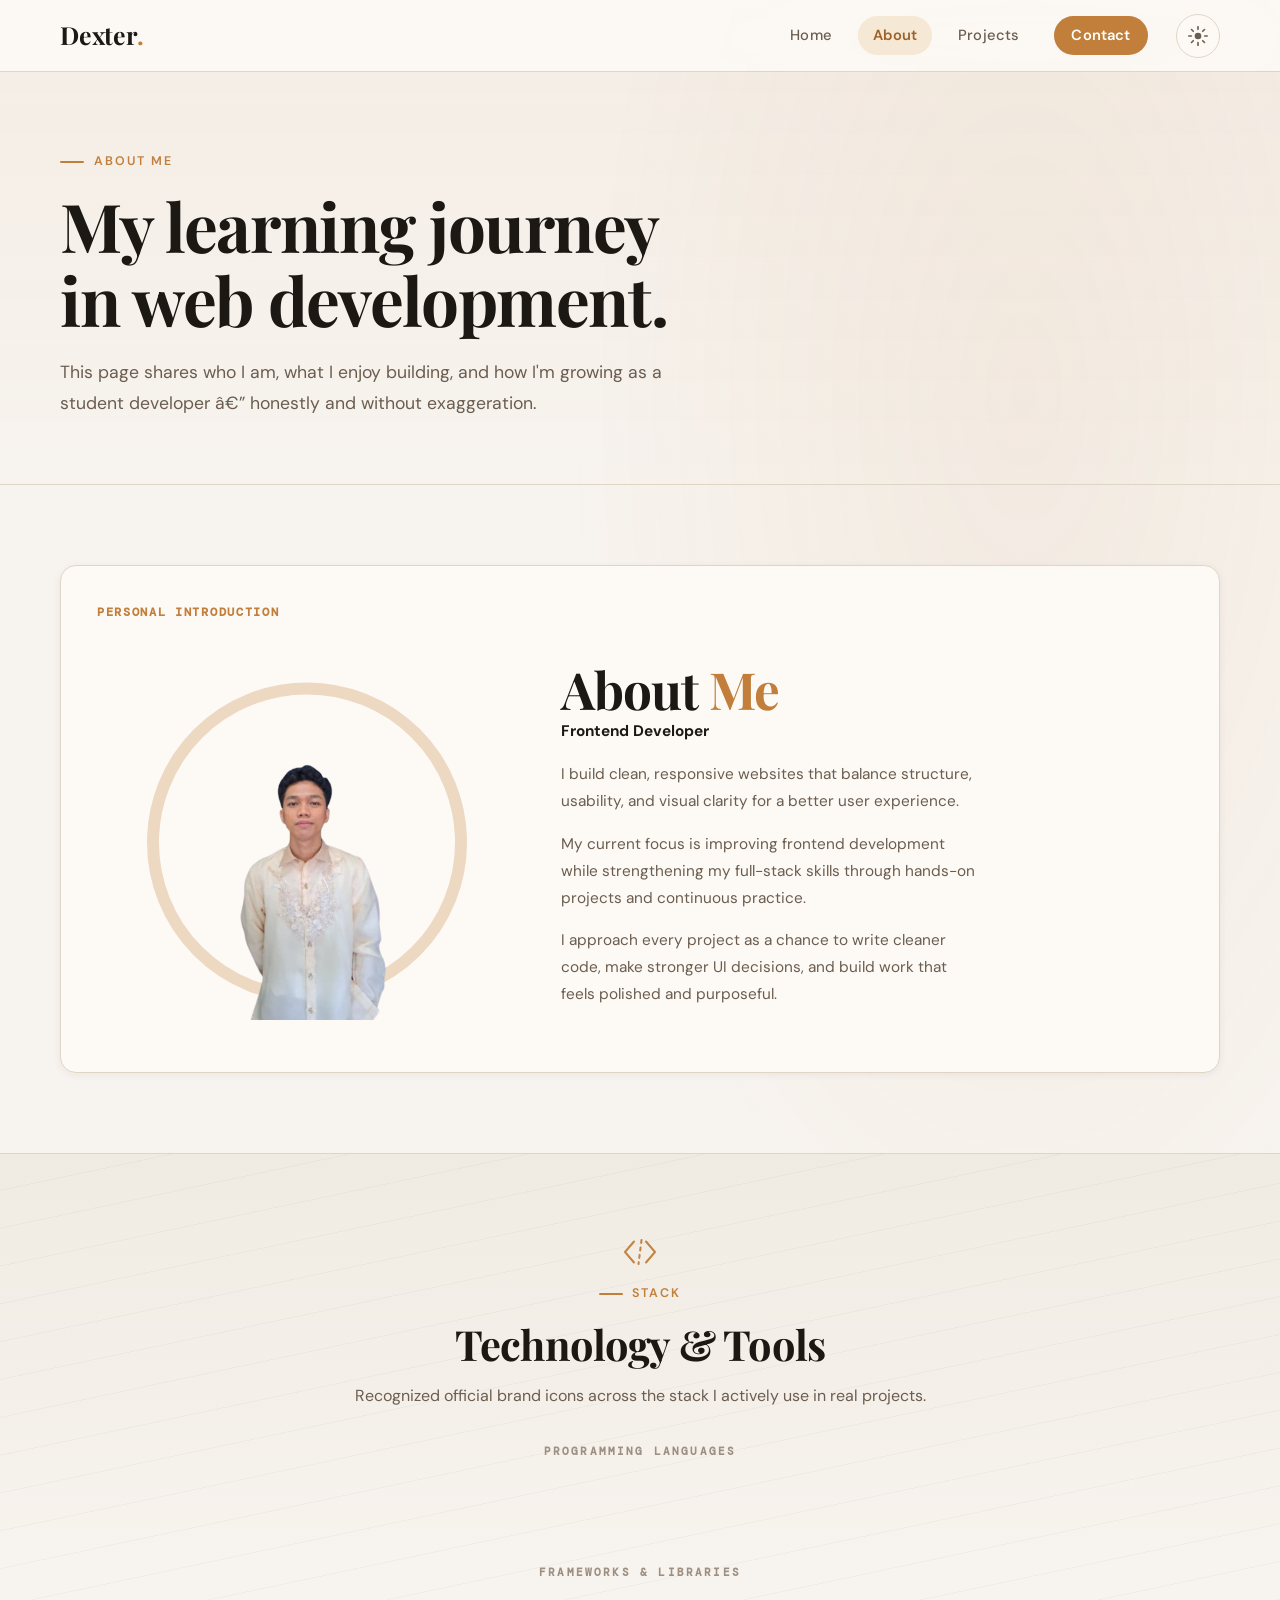
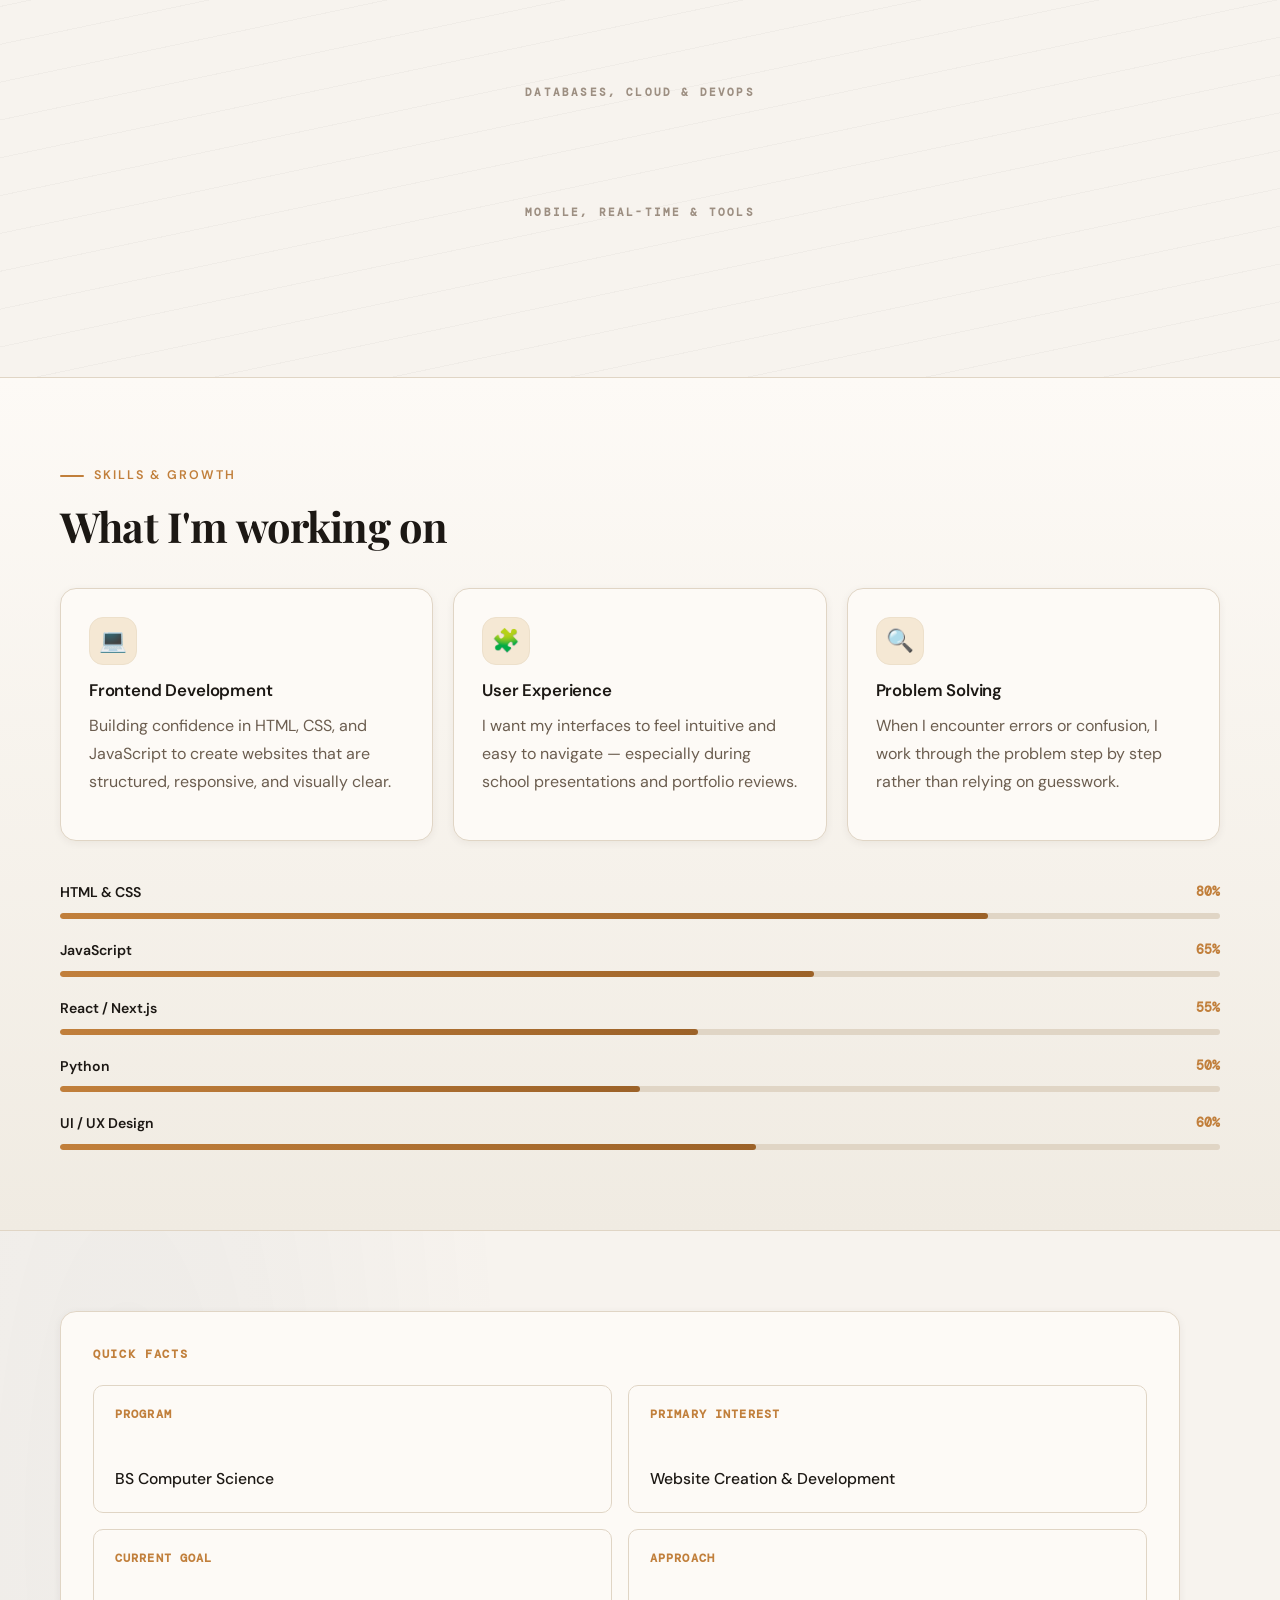
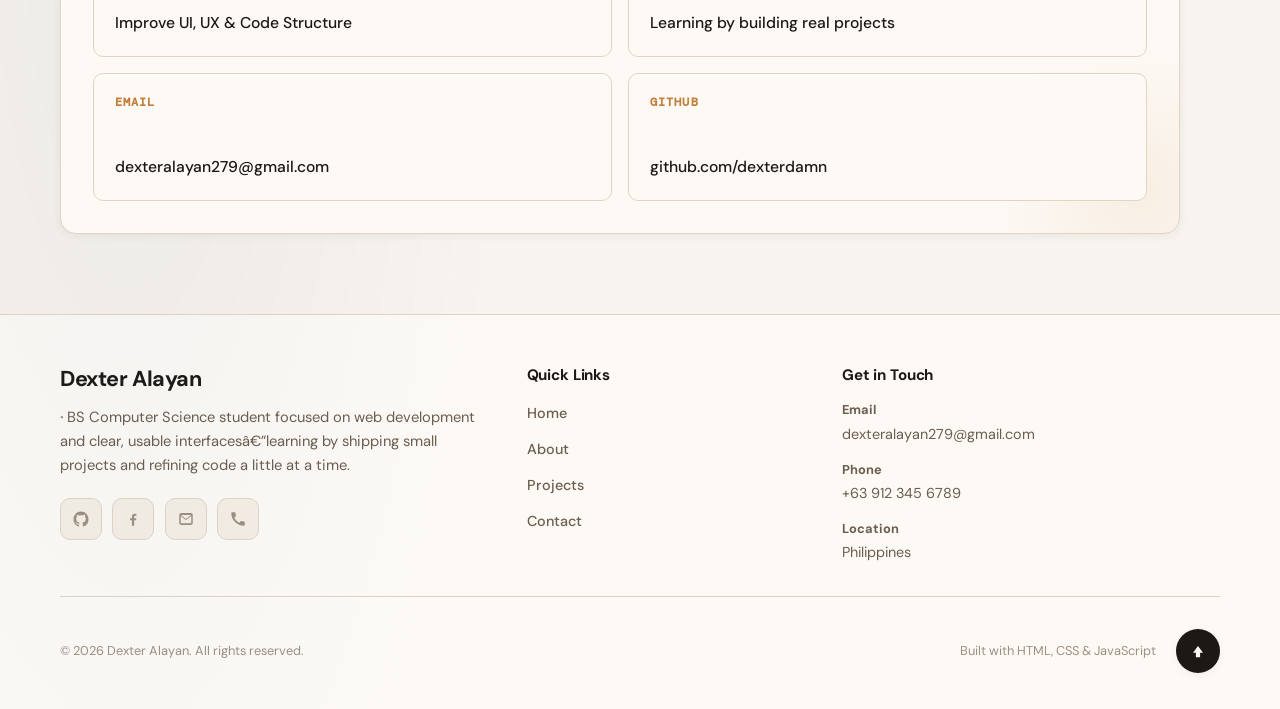
==== commit 18d4e10e: "fix the ui design" ====
--- a/about.html
+++ b/about.html
@@ -4,11 +4,12 @@
   <meta charset="UTF-8" />
   <meta name="viewport" content="width=device-width, initial-scale=1.0" />
   <title>About | Dexter Alayan</title>
-  <meta name="description" content="Learn about Dexter Alayan — a BSCS student passionate about web development, UI design, and continuous improvement." />
+  <meta name="description" content="Learn about Dexter Alayan â€” a BSCS student passionate about web development, UI design, and continuous improvement." />
   <link rel="preconnect" href="https://fonts.googleapis.com" />
   <link rel="preconnect" href="https://fonts.gstatic.com" crossorigin />
   <link href="https://fonts.googleapis.com/css2?family=Playfair+Display:ital,wght@0,400;0,600;0,700;0,900;1,400;1,600&family=DM+Sans:ital,opsz,wght@0,9..40,300;0,9..40,400;0,9..40,500;0,9..40,600;1,9..40,300&family=DM+Mono:wght@400;500&display=swap" rel="stylesheet" />
   <link rel="stylesheet" href="css/base.css" />
+  <link rel="stylesheet" href="css/tech-icons.css" />
   <link rel="stylesheet" href="css/about.css" />
 </head>
 <body class="page-enter">
@@ -36,7 +37,7 @@
         <p class="eyebrow">About Me</p>
         <h1>My learning journey<br />in web development.</h1>
         <p class="lead">
-          This page shares who I am, what I enjoy building, and how I'm growing as a student developer — honestly and without exaggeration.
+          This page shares who I am, what I enjoy building, and how I'm growing as a student developer â€” honestly and without exaggeration.
         </p>
       </div>
     </section>
@@ -65,15 +66,120 @@
               </p>
             </div>
           </div>
-          <div class="tag-list" style="margin-top: 1.5rem;">
-            <span class="tag">HTML &amp; CSS</span>
-            <span class="tag">JavaScript</span>
-            <span class="tag">React</span>
-            <span class="tag">Vue.js</span>
-            <span class="tag">Python</span>
-            <span class="tag">Firebase</span>
-          </div>
         </article>
+      </div>
+    </section>
+
+    <section class="section tech-tools-section" id="tech-tools" aria-labelledby="tech-tools-heading">
+      <div class="container">
+        <div class="section-heading reveal">
+          <div class="tech-tools-code-icon" aria-hidden="true">
+            <svg viewBox="0 0 24 24" width="36" height="36" fill="none" stroke="currentColor" stroke-width="1.35" stroke-linecap="round" stroke-linejoin="round"><path d="M8 5l-6 7 6 7M16 5l6 7-6 7"/><path d="M13 4l-2 16" stroke-dasharray="2 3"/></svg>
+          </div>
+          <p class="eyebrow">Stack</p>
+          <h2 id="tech-tools-heading">Technology &amp; Tools</h2>
+          <p class="section-text">Recognized official brand icons across the stack I actively use in real projects.</p>
+        </div>
+        <div class="tech-marquee-grid reveal" aria-label="Technologies and tools">
+          <div class="tech-marquee-block">
+            <p class="tech-marquee-label">Programming languages</p>
+            <div class="tech-marquee-row-center">
+              <div class="tech-marquee-viewport">
+                <div class="tech-marquee-track" style="--marquee-duration: 76s">
+                  <div class="tech-marquee-set">
+                    <span class="tech-marquee-chip"><span class="tech-marquee-chip-inner"><span class="tech-marquee-chip-icon-wrap"><img src="https://cdn.jsdelivr.net/npm/simple-icons@11.14.0/icons/python.svg" alt="" width="34" height="34" loading="lazy" decoding="async" /></span><span class="tech-marquee-chip-name">Python</span></span></span>
+                    <span class="tech-marquee-chip"><span class="tech-marquee-chip-inner"><span class="tech-marquee-chip-icon-wrap"><img src="https://cdn.jsdelivr.net/npm/simple-icons@11.14.0/icons/html5.svg" alt="" width="34" height="34" loading="lazy" decoding="async" /></span><span class="tech-marquee-chip-name">HTML</span></span></span>
+                    <span class="tech-marquee-chip"><span class="tech-marquee-chip-inner"><span class="tech-marquee-chip-icon-wrap"><img src="https://cdn.jsdelivr.net/npm/simple-icons@11.14.0/icons/javascript.svg" alt="" width="34" height="34" loading="lazy" decoding="async" /></span><span class="tech-marquee-chip-name">JavaScript</span></span></span>
+                    <span class="tech-marquee-chip"><span class="tech-marquee-chip-inner"><span class="tech-marquee-chip-icon-wrap"><img src="https://cdn.jsdelivr.net/npm/simple-icons@11.14.0/icons/typescript.svg" alt="" width="34" height="34" loading="lazy" decoding="async" /></span><span class="tech-marquee-chip-name">TypeScript</span></span></span>
+                    <span class="tech-marquee-chip"><span class="tech-marquee-chip-inner"><span class="tech-marquee-chip-icon-wrap"><img src="https://cdn.jsdelivr.net/npm/simple-icons@11.14.0/icons/css3.svg" alt="" width="34" height="34" loading="lazy" decoding="async" /></span><span class="tech-marquee-chip-name">CSS</span></span></span>
+                    <span class="tech-marquee-chip"><span class="tech-marquee-chip-inner"><span class="tech-marquee-chip-icon-wrap"><img src="https://cdn.jsdelivr.net/npm/simple-icons@11.14.0/icons/openjdk.svg" alt="" width="34" height="34" loading="lazy" decoding="async" /></span><span class="tech-marquee-chip-name">Java</span></span></span>
+                    <span class="tech-marquee-chip"><span class="tech-marquee-chip-inner"><span class="tech-marquee-chip-icon-wrap"><img src="https://cdn.jsdelivr.net/npm/simple-icons@11.14.0/icons/cplusplus.svg" alt="" width="34" height="34" loading="lazy" decoding="async" /></span><span class="tech-marquee-chip-name">C++</span></span></span>
+                  </div>
+                  <div class="tech-marquee-set" aria-hidden="true">
+                    <span class="tech-marquee-chip"><span class="tech-marquee-chip-inner"><span class="tech-marquee-chip-icon-wrap"><img src="https://cdn.jsdelivr.net/npm/simple-icons@11.14.0/icons/python.svg" alt="" width="34" height="34" loading="lazy" decoding="async" /></span><span class="tech-marquee-chip-name">Python</span></span></span>
+                    <span class="tech-marquee-chip"><span class="tech-marquee-chip-inner"><span class="tech-marquee-chip-icon-wrap"><img src="https://cdn.jsdelivr.net/npm/simple-icons@11.14.0/icons/html5.svg" alt="" width="34" height="34" loading="lazy" decoding="async" /></span><span class="tech-marquee-chip-name">HTML</span></span></span>
+                    <span class="tech-marquee-chip"><span class="tech-marquee-chip-inner"><span class="tech-marquee-chip-icon-wrap"><img src="https://cdn.jsdelivr.net/npm/simple-icons@11.14.0/icons/javascript.svg" alt="" width="34" height="34" loading="lazy" decoding="async" /></span><span class="tech-marquee-chip-name">JavaScript</span></span></span>
+                    <span class="tech-marquee-chip"><span class="tech-marquee-chip-inner"><span class="tech-marquee-chip-icon-wrap"><img src="https://cdn.jsdelivr.net/npm/simple-icons@11.14.0/icons/typescript.svg" alt="" width="34" height="34" loading="lazy" decoding="async" /></span><span class="tech-marquee-chip-name">TypeScript</span></span></span>
+                    <span class="tech-marquee-chip"><span class="tech-marquee-chip-inner"><span class="tech-marquee-chip-icon-wrap"><img src="https://cdn.jsdelivr.net/npm/simple-icons@11.14.0/icons/css3.svg" alt="" width="34" height="34" loading="lazy" decoding="async" /></span><span class="tech-marquee-chip-name">CSS</span></span></span>
+                    <span class="tech-marquee-chip"><span class="tech-marquee-chip-inner"><span class="tech-marquee-chip-icon-wrap"><img src="https://cdn.jsdelivr.net/npm/simple-icons@11.14.0/icons/openjdk.svg" alt="" width="34" height="34" loading="lazy" decoding="async" /></span><span class="tech-marquee-chip-name">Java</span></span></span>
+                    <span class="tech-marquee-chip"><span class="tech-marquee-chip-inner"><span class="tech-marquee-chip-icon-wrap"><img src="https://cdn.jsdelivr.net/npm/simple-icons@11.14.0/icons/cplusplus.svg" alt="" width="34" height="34" loading="lazy" decoding="async" /></span><span class="tech-marquee-chip-name">C++</span></span></span>
+                  </div>
+                </div>
+              </div>
+            </div>
+          </div>
+          <div class="tech-marquee-block">
+            <p class="tech-marquee-label">Frameworks &amp; libraries</p>
+            <div class="tech-marquee-row-center">
+              <div class="tech-marquee-viewport">
+                <div class="tech-marquee-track" style="--marquee-duration: 70s">
+                  <div class="tech-marquee-set">
+                    <span class="tech-marquee-chip"><span class="tech-marquee-chip-inner"><span class="tech-marquee-chip-icon-wrap"><img src="https://cdn.jsdelivr.net/npm/simple-icons@11.14.0/icons/react.svg" alt="" width="34" height="34" loading="lazy" decoding="async" /></span><span class="tech-marquee-chip-name">React</span></span></span>
+                    <span class="tech-marquee-chip"><span class="tech-marquee-chip-inner"><span class="tech-marquee-chip-icon-wrap"><img src="https://cdn.jsdelivr.net/npm/simple-icons@11.14.0/icons/nextdotjs.svg" alt="" width="34" height="34" loading="lazy" decoding="async" /></span><span class="tech-marquee-chip-name">Next.js</span></span></span>
+                    <span class="tech-marquee-chip"><span class="tech-marquee-chip-inner"><span class="tech-marquee-chip-icon-wrap"><img src="https://cdn.jsdelivr.net/npm/simple-icons@11.14.0/icons/vuedotjs.svg" alt="" width="34" height="34" loading="lazy" decoding="async" /></span><span class="tech-marquee-chip-name">Vue.js</span></span></span>
+                    <span class="tech-marquee-chip"><span class="tech-marquee-chip-inner"><span class="tech-marquee-chip-icon-wrap"><img src="https://cdn.jsdelivr.net/npm/simple-icons@11.14.0/icons/laravel.svg" alt="" width="34" height="34" loading="lazy" decoding="async" /></span><span class="tech-marquee-chip-name">Laravel</span></span></span>
+                    <span class="tech-marquee-chip"><span class="tech-marquee-chip-inner"><span class="tech-marquee-chip-icon-wrap"><img src="https://cdn.jsdelivr.net/npm/simple-icons@11.14.0/icons/django.svg" alt="" width="34" height="34" loading="lazy" decoding="async" /></span><span class="tech-marquee-chip-name">Django</span></span></span>
+                  </div>
+                  <div class="tech-marquee-set" aria-hidden="true">
+                    <span class="tech-marquee-chip"><span class="tech-marquee-chip-inner"><span class="tech-marquee-chip-icon-wrap"><img src="https://cdn.jsdelivr.net/npm/simple-icons@11.14.0/icons/react.svg" alt="" width="34" height="34" loading="lazy" decoding="async" /></span><span class="tech-marquee-chip-name">React</span></span></span>
+                    <span class="tech-marquee-chip"><span class="tech-marquee-chip-inner"><span class="tech-marquee-chip-icon-wrap"><img src="https://cdn.jsdelivr.net/npm/simple-icons@11.14.0/icons/nextdotjs.svg" alt="" width="34" height="34" loading="lazy" decoding="async" /></span><span class="tech-marquee-chip-name">Next.js</span></span></span>
+                    <span class="tech-marquee-chip"><span class="tech-marquee-chip-inner"><span class="tech-marquee-chip-icon-wrap"><img src="https://cdn.jsdelivr.net/npm/simple-icons@11.14.0/icons/vuedotjs.svg" alt="" width="34" height="34" loading="lazy" decoding="async" /></span><span class="tech-marquee-chip-name">Vue.js</span></span></span>
+                    <span class="tech-marquee-chip"><span class="tech-marquee-chip-inner"><span class="tech-marquee-chip-icon-wrap"><img src="https://cdn.jsdelivr.net/npm/simple-icons@11.14.0/icons/laravel.svg" alt="" width="34" height="34" loading="lazy" decoding="async" /></span><span class="tech-marquee-chip-name">Laravel</span></span></span>
+                    <span class="tech-marquee-chip"><span class="tech-marquee-chip-inner"><span class="tech-marquee-chip-icon-wrap"><img src="https://cdn.jsdelivr.net/npm/simple-icons@11.14.0/icons/django.svg" alt="" width="34" height="34" loading="lazy" decoding="async" /></span><span class="tech-marquee-chip-name">Django</span></span></span>
+                  </div>
+                </div>
+              </div>
+            </div>
+          </div>
+          <div class="tech-marquee-block">
+            <p class="tech-marquee-label">Databases, cloud &amp; DevOps</p>
+            <div class="tech-marquee-row-center">
+              <div class="tech-marquee-viewport">
+                <div class="tech-marquee-track" style="--marquee-duration: 74s">
+                  <div class="tech-marquee-set">
+                    <span class="tech-marquee-chip"><span class="tech-marquee-chip-inner"><span class="tech-marquee-chip-icon-wrap"><img src="https://cdn.jsdelivr.net/npm/simple-icons@11.14.0/icons/githubactions.svg" alt="" width="34" height="34" loading="lazy" decoding="async" /></span><span class="tech-marquee-chip-name">GitHub Actions</span></span></span>
+                    <span class="tech-marquee-chip"><span class="tech-marquee-chip-inner"><span class="tech-marquee-chip-icon-wrap"><img src="https://cdn.jsdelivr.net/npm/simple-icons@11.14.0/icons/mysql.svg" alt="" width="34" height="34" loading="lazy" decoding="async" /></span><span class="tech-marquee-chip-name">MySQL</span></span></span>
+                    <span class="tech-marquee-chip"><span class="tech-marquee-chip-inner"><span class="tech-marquee-chip-icon-wrap"><img src="https://cdn.jsdelivr.net/npm/simple-icons@11.14.0/icons/postgresql.svg" alt="" width="34" height="34" loading="lazy" decoding="async" /></span><span class="tech-marquee-chip-name">PostgreSQL</span></span></span>
+                    <span class="tech-marquee-chip"><span class="tech-marquee-chip-inner"><span class="tech-marquee-chip-icon-wrap"><img src="https://cdn.jsdelivr.net/npm/simple-icons@11.14.0/icons/mongodb.svg" alt="" width="34" height="34" loading="lazy" decoding="async" /></span><span class="tech-marquee-chip-name">MongoDB</span></span></span>
+                    <span class="tech-marquee-chip"><span class="tech-marquee-chip-inner"><span class="tech-marquee-chip-icon-wrap"><img src="https://cdn.jsdelivr.net/npm/simple-icons@11.14.0/icons/firebase.svg" alt="" width="34" height="34" loading="lazy" decoding="async" /></span><span class="tech-marquee-chip-name">Firebase</span></span></span>
+                    <span class="tech-marquee-chip"><span class="tech-marquee-chip-inner"><span class="tech-marquee-chip-icon-wrap"><img src="https://cdn.jsdelivr.net/npm/simple-icons@11.14.0/icons/docker.svg" alt="" width="34" height="34" loading="lazy" decoding="async" /></span><span class="tech-marquee-chip-name">Docker</span></span></span>
+                  </div>
+                  <div class="tech-marquee-set" aria-hidden="true">
+                    <span class="tech-marquee-chip"><span class="tech-marquee-chip-inner"><span class="tech-marquee-chip-icon-wrap"><img src="https://cdn.jsdelivr.net/npm/simple-icons@11.14.0/icons/githubactions.svg" alt="" width="34" height="34" loading="lazy" decoding="async" /></span><span class="tech-marquee-chip-name">GitHub Actions</span></span></span>
+                    <span class="tech-marquee-chip"><span class="tech-marquee-chip-inner"><span class="tech-marquee-chip-icon-wrap"><img src="https://cdn.jsdelivr.net/npm/simple-icons@11.14.0/icons/mysql.svg" alt="" width="34" height="34" loading="lazy" decoding="async" /></span><span class="tech-marquee-chip-name">MySQL</span></span></span>
+                    <span class="tech-marquee-chip"><span class="tech-marquee-chip-inner"><span class="tech-marquee-chip-icon-wrap"><img src="https://cdn.jsdelivr.net/npm/simple-icons@11.14.0/icons/postgresql.svg" alt="" width="34" height="34" loading="lazy" decoding="async" /></span><span class="tech-marquee-chip-name">PostgreSQL</span></span></span>
+                    <span class="tech-marquee-chip"><span class="tech-marquee-chip-inner"><span class="tech-marquee-chip-icon-wrap"><img src="https://cdn.jsdelivr.net/npm/simple-icons@11.14.0/icons/mongodb.svg" alt="" width="34" height="34" loading="lazy" decoding="async" /></span><span class="tech-marquee-chip-name">MongoDB</span></span></span>
+                    <span class="tech-marquee-chip"><span class="tech-marquee-chip-inner"><span class="tech-marquee-chip-icon-wrap"><img src="https://cdn.jsdelivr.net/npm/simple-icons@11.14.0/icons/firebase.svg" alt="" width="34" height="34" loading="lazy" decoding="async" /></span><span class="tech-marquee-chip-name">Firebase</span></span></span>
+                    <span class="tech-marquee-chip"><span class="tech-marquee-chip-inner"><span class="tech-marquee-chip-icon-wrap"><img src="https://cdn.jsdelivr.net/npm/simple-icons@11.14.0/icons/docker.svg" alt="" width="34" height="34" loading="lazy" decoding="async" /></span><span class="tech-marquee-chip-name">Docker</span></span></span>
+                  </div>
+                </div>
+              </div>
+            </div>
+          </div>
+          <div class="tech-marquee-block">
+            <p class="tech-marquee-label">Mobile, real-time &amp; tools</p>
+            <div class="tech-marquee-row-center">
+              <div class="tech-marquee-viewport">
+                <div class="tech-marquee-track" style="--marquee-duration: 68s">
+                  <div class="tech-marquee-set">
+                    <span class="tech-marquee-chip"><span class="tech-marquee-chip-inner"><span class="tech-marquee-chip-icon-wrap"><img src="https://cdn.jsdelivr.net/npm/simple-icons@11.14.0/icons/figma.svg" alt="" width="34" height="34" loading="lazy" decoding="async" /></span><span class="tech-marquee-chip-name">Figma</span></span></span>
+                    <span class="tech-marquee-chip"><span class="tech-marquee-chip-inner"><span class="tech-marquee-chip-icon-wrap"><img src="https://cdn.jsdelivr.net/npm/simple-icons@11.14.0/icons/vite.svg" alt="" width="34" height="34" loading="lazy" decoding="async" /></span><span class="tech-marquee-chip-name">Vite</span></span></span>
+                    <span class="tech-marquee-chip"><span class="tech-marquee-chip-inner"><span class="tech-marquee-chip-icon-wrap"><img src="https://cdn.jsdelivr.net/npm/simple-icons@11.14.0/icons/npm.svg" alt="" width="34" height="34" loading="lazy" decoding="async" /></span><span class="tech-marquee-chip-name">npm</span></span></span>
+                    <span class="tech-marquee-chip"><span class="tech-marquee-chip-inner"><span class="tech-marquee-chip-icon-wrap"><img src="https://cdn.jsdelivr.net/npm/simple-icons@11.14.0/icons/git.svg" alt="" width="34" height="34" loading="lazy" decoding="async" /></span><span class="tech-marquee-chip-name">Git</span></span></span>
+                    <span class="tech-marquee-chip"><span class="tech-marquee-chip-inner"><span class="tech-marquee-chip-icon-wrap"><img src="https://cdn.jsdelivr.net/npm/simple-icons@11.14.0/icons/javascript.svg" alt="" width="34" height="34" loading="lazy" decoding="async" /></span><span class="tech-marquee-chip-name">JS</span></span></span>
+                  </div>
+                  <div class="tech-marquee-set" aria-hidden="true">
+                    <span class="tech-marquee-chip"><span class="tech-marquee-chip-inner"><span class="tech-marquee-chip-icon-wrap"><img src="https://cdn.jsdelivr.net/npm/simple-icons@11.14.0/icons/figma.svg" alt="" width="34" height="34" loading="lazy" decoding="async" /></span><span class="tech-marquee-chip-name">Figma</span></span></span>
+                    <span class="tech-marquee-chip"><span class="tech-marquee-chip-inner"><span class="tech-marquee-chip-icon-wrap"><img src="https://cdn.jsdelivr.net/npm/simple-icons@11.14.0/icons/vite.svg" alt="" width="34" height="34" loading="lazy" decoding="async" /></span><span class="tech-marquee-chip-name">Vite</span></span></span>
+                    <span class="tech-marquee-chip"><span class="tech-marquee-chip-inner"><span class="tech-marquee-chip-icon-wrap"><img src="https://cdn.jsdelivr.net/npm/simple-icons@11.14.0/icons/npm.svg" alt="" width="34" height="34" loading="lazy" decoding="async" /></span><span class="tech-marquee-chip-name">npm</span></span></span>
+                    <span class="tech-marquee-chip"><span class="tech-marquee-chip-inner"><span class="tech-marquee-chip-icon-wrap"><img src="https://cdn.jsdelivr.net/npm/simple-icons@11.14.0/icons/git.svg" alt="" width="34" height="34" loading="lazy" decoding="async" /></span><span class="tech-marquee-chip-name">Git</span></span></span>
+                    <span class="tech-marquee-chip"><span class="tech-marquee-chip-inner"><span class="tech-marquee-chip-icon-wrap"><img src="https://cdn.jsdelivr.net/npm/simple-icons@11.14.0/icons/javascript.svg" alt="" width="34" height="34" loading="lazy" decoding="async" /></span><span class="tech-marquee-chip-name">JS</span></span></span>
+                  </div>
+                </div>
+              </div>
+            </div>
+          </div>
+        </div>
       </div>
     </section>
 
@@ -191,6 +297,73 @@
 
   </main>
 
+  <footer class="site-footer">
+    <div class="container footer-inner">
+      <div class="footer-grid">
+        <div class="footer-col footer-col--brand">
+          <h2 class="footer-title">Dexter Alayan</h2>
+          <p class="footer-tagline">
+            BS Computer Science student focused on web development and clear, usable interfacesâ€”learning by shipping small projects and refining code a little at a time.
+          </p>
+          <div class="footer-socials" aria-label="Social links">
+            <a href="https://github.com/dexterdamn" target="_blank" rel="noreferrer" aria-label="GitHub">
+              <svg viewBox="0 0 24 24" aria-hidden="true">
+                <path d="M12 2C6.48 2 2 6.59 2 12.25c0 4.53 2.87 8.37 6.84 9.73.5.1.66-.22.66-.5 0-.24-.01-1.03-.01-1.86-2.78.62-3.37-1.22-3.37-1.22-.45-1.2-1.11-1.52-1.11-1.52-.91-.64.07-.63.07-.63 1 .08 1.53 1.06 1.53 1.06.9 1.57 2.35 1.12 2.92.86.09-.67.35-1.12.63-1.37-2.22-.26-4.56-1.14-4.56-5.08 0-1.12.39-2.03 1.03-2.75-.1-.26-.45-1.31.1-2.72 0 0 .84-.28 2.75 1.05A9.33 9.33 0 0 1 12 6.84c.85 0 1.7.12 2.5.35 1.9-1.33 2.74-1.05 2.74-1.05.56 1.41.21 2.46.11 2.72.64.72 1.03 1.63 1.03 2.75 0 3.95-2.34 4.82-4.57 5.07.36.32.68.95.68 1.92 0 1.39-.01 2.5-.01 2.84 0 .28.17.61.67.5A10.26 10.26 0 0 0 22 12.25C22 6.59 17.52 2 12 2Z" fill="currentColor"/>
+              </svg>
+            </a>
+            <a href="https://www.facebook.com/decstur" target="_blank" rel="noreferrer" aria-label="Facebook">
+              <svg viewBox="0 0 24 24" aria-hidden="true">
+                <path d="M13.54 21v-7.3h2.45l.37-2.85h-2.82V9.03c0-.82.23-1.38 1.4-1.38H16.5V5.1c-.27-.04-1.18-.1-2.23-.1-2.2 0-3.71 1.35-3.71 3.84v2.01H8.06v2.85h2.5V21h2.98Z" fill="currentColor"/>
+              </svg>
+            </a>
+            <a href="mailto:dexteralayan279@gmail.com" aria-label="Email">
+              <svg viewBox="0 0 24 24" aria-hidden="true">
+                <path d="M3 6.75A2.75 2.75 0 0 1 5.75 4h12.5A2.75 2.75 0 0 1 21 6.75v10.5A2.75 2.75 0 0 1 18.25 20H5.75A2.75 2.75 0 0 1 3 17.25V6.75Zm2.2-.25 6.8 5.39 6.8-5.39H5.2Zm13.05 11c.4 0 .75-.35.75-.75V8.04l-6.38 5.05a1 1 0 0 1-1.24 0L5 8.04v8.71c0 .4.35.75.75.75h12.5Z" fill="currentColor"/>
+              </svg>
+            </a>
+            <a href="tel:+639123456789" aria-label="Phone">
+              <svg viewBox="0 0 24 24" aria-hidden="true">
+                <path d="M20.01 15.38c-1.23 0-2.42-.2-3.53-.56a.977.977 0 0 0-1.01.24l-1.57 1.97c-2.83-1.35-5.48-3.9-6.89-6.83l1.95-1.66c.27-.28.35-.67.24-1.02-.37-1.11-.56-2.3-.56-3.53 0-.54-.45-.99-.99-.99H4.19C3.65 3 3 3.24 3 3.99 3 13.28 10.73 21 20.01 21c.71 0 .99-.63.99-1.18v-3.45c0-.54-.45-.99-.99-.99Z" fill="currentColor"/>
+              </svg>
+            </a>
+          </div>
+        </div>
+        <div class="footer-col">
+          <h3 class="footer-heading">Quick Links</h3>
+          <ul class="footer-nav-list">
+            <li><a href="index.html">Home</a></li>
+            <li><a href="about.html">About</a></li>
+            <li><a href="projects.html">Projects</a></li>
+            <li><a href="contact.html">Contact</a></li>
+          </ul>
+        </div>
+        <div class="footer-col">
+          <h3 class="footer-heading">Get in Touch</h3>
+          <dl class="footer-contact-list">
+            <dt>Email</dt>
+            <dd><a href="mailto:dexteralayan279@gmail.com">dexteralayan279@gmail.com</a></dd>
+            <dt>Phone</dt>
+            <dd><a href="tel:+639123456789">+63 912 345 6789</a></dd>
+            <dt>Location</dt>
+            <dd>Philippines</dd>
+          </dl>
+        </div>
+      </div>
+      <div class="footer-divider" role="presentation"></div>
+      <div class="footer-bar">
+        <p class="footer-copyright">© 2026 Dexter Alayan. All rights reserved.</p>
+        <div class="footer-bar-right">
+          <span class="footer-meta">Built with HTML, CSS &amp; JavaScript</span>
+          <button type="button" class="footer-back-top" aria-label="Back to top">
+            <svg viewBox="0 0 24 24" aria-hidden="true" width="20" height="20">
+              <path fill="currentColor" d="M12 6 6 14h3.5v5.5h5V14H18L12 6z"/>
+            </svg>
+          </button>
+        </div>
+      </div>
+    </div>
+  </footer>
+
   <script src="js/script.js"></script>
 </body>
 </html>
--- a/css/base.css
+++ b/css/base.css
@@ -501,7 +501,7 @@
 
 /* ---- FOOTER ---- */
 .site-footer {
-  padding: 3rem 0;
+  padding: 3.25rem 0 2.25rem;
   border-top: 1px solid var(--border);
   background: var(--surface);
 }
@@ -511,44 +511,121 @@
   background: var(--surface);
 }
 
-.footer-shell {
+.footer-inner {
   display: flex;
-  align-items: center;
-  justify-content: space-between;
-  gap: 1.5rem;
-}
-
-.footer-brand {
-  font-family: var(--font-display);
-  font-size: 1.3rem;
+  flex-direction: column;
+  gap: 2rem;
+}
+
+.footer-grid {
+  display: grid;
+  grid-template-columns: minmax(0, 1.15fr) minmax(0, 0.75fr) minmax(0, 1fr);
+  gap: 2.5rem 2rem;
+  align-items: start;
+}
+
+.footer-col--brand {
+  max-width: 28rem;
+}
+
+.footer-title {
+  margin: 0 0 0.75rem;
+  font-family: var(--font-body);
+  font-size: 1.35rem;
   font-weight: 700;
-  color: var(--text);
-  display: block;
-  margin-bottom: 0.35rem;
-}
-
-html[data-page="home"] .footer-brand {
-  color: var(--text);
-}
-
-.footer-text { margin: 0; font-size: 0.9rem; }
-
-.footer-right { text-align: right; }
+  letter-spacing: -0.02em;
+  color: var(--text);
+  line-height: 1.2;
+}
+
+.footer-tagline {
+  margin: 0 0 1.25rem;
+  font-size: 0.92rem;
+  line-height: 1.65;
+  color: var(--text-soft);
+}
+
+.footer-tagline::before {
+  content: "· ";
+  color: var(--text-muted);
+  font-weight: 700;
+}
+
+.footer-heading {
+  margin: 0 0 1rem;
+  font-family: var(--font-body);
+  font-size: 0.95rem;
+  font-weight: 700;
+  color: var(--text);
+  letter-spacing: -0.01em;
+}
+
+.footer-nav-list {
+  list-style: none;
+  margin: 0;
+  padding: 0;
+  display: flex;
+  flex-direction: column;
+  gap: 0.55rem;
+}
+
+.footer-nav-list a {
+  font-size: 0.9rem;
+  font-weight: 500;
+  color: var(--text-soft);
+  transition: color var(--transition);
+}
+
+.footer-nav-list a:hover {
+  color: var(--accent);
+}
+
+.footer-contact-list {
+  margin: 0;
+  padding: 0;
+}
+
+.footer-contact-list dt {
+  margin: 0.85rem 0 0;
+  font-size: 0.8rem;
+  font-weight: 700;
+  color: var(--text-soft);
+}
+
+.footer-contact-list dt:first-child {
+  margin-top: 0;
+}
+
+.footer-contact-list dd {
+  margin: 0.15rem 0 0;
+  font-size: 0.9rem;
+  color: var(--text-soft);
+  line-height: 1.5;
+}
+
+.footer-contact-list a {
+  color: inherit;
+  transition: color var(--transition);
+}
+
+.footer-contact-list a:hover {
+  color: var(--accent);
+}
 
 .footer-socials {
   display: flex;
-  align-items: center;
-  justify-content: flex-end;
-  gap: 0.8rem;
+  flex-wrap: wrap;
+  align-items: center;
+  gap: 0.65rem;
 }
 
 .footer-socials a {
-  width: 44px;
-  height: 44px;
-  border-radius: 50%;
+  width: 42px;
+  height: 42px;
+  border-radius: 10px;
   border: 1px solid var(--border);
-  background: var(--surface);
-  color: var(--text-soft);
+  background: var(--surface-2);
+  color: var(--text-muted);
   display: inline-flex;
   align-items: center;
   justify-content: center;
@@ -569,41 +646,102 @@
   display: block;
 }
 
-.footer-links {
+.footer-divider {
+  height: 1px;
+  background: var(--border);
+  margin: 0;
+}
+
+.footer-bar {
   display: flex;
-  gap: 1.5rem;
-  justify-content: flex-end;
-  margin-bottom: 0.5rem;
-}
-
-.footer-links a {
-  color: var(--text-soft);
-  font-size: 0.88rem;
-  font-weight: 500;
-  transition: color var(--transition);
-}
-
-.footer-links a:hover { color: var(--accent); }
-
-html[data-page="home"] .footer-text,
-html[data-page="home"] .footer-links a,
-html[data-page="home"] .footer-copy,
+  flex-wrap: wrap;
+  align-items: center;
+  justify-content: space-between;
+  gap: 1rem 1.5rem;
+}
+
+.footer-copyright {
+  margin: 0;
+  font-size: 0.8rem;
+  color: var(--text-muted);
+}
+
+.footer-bar-right {
+  display: flex;
+  flex-wrap: wrap;
+  align-items: center;
+  gap: 1rem 1.25rem;
+}
+
+.footer-meta {
+  font-size: 0.8rem;
+  color: var(--text-muted);
+}
+
+.footer-back-top {
+  flex-shrink: 0;
+  width: 44px;
+  height: 44px;
+  padding: 0;
+  border: none;
+  border-radius: 50%;
+  background: var(--text);
+  color: var(--surface);
+  cursor: pointer;
+  display: inline-flex;
+  align-items: center;
+  justify-content: center;
+  transition: transform var(--transition), background var(--transition), box-shadow var(--transition);
+  box-shadow: var(--shadow-sm);
+}
+
+.footer-back-top:hover {
+  transform: translateY(-2px);
+  background: var(--accent-deep);
+  box-shadow: var(--shadow);
+}
+
+.footer-back-top svg {
+  width: 20px;
+  height: 20px;
+  display: block;
+}
+
+html[data-theme="dark"] .footer-back-top {
+  background: #e5e7eb;
+  color: #111827;
+}
+
+html[data-theme="dark"] .footer-back-top:hover {
+  background: var(--accent);
+  color: #111827;
+}
+
+html[data-page="home"] .footer-nav-list a,
+html[data-page="home"] .footer-copyright,
+html[data-page="home"] .footer-meta,
+html[data-page="home"] .footer-socials a,
+html[data-page="home"] .footer-contact-list dt,
+html[data-page="home"] .footer-contact-list dd {
+  color: var(--text-soft);
+}
+
+html[data-page="home"] .footer-meta,
+html[data-page="home"] .footer-copyright {
+  color: var(--text-muted);
+}
+
+html[data-page="home"] .footer-nav-list a:hover,
+html[data-page="home"] .footer-contact-list a:hover {
+  color: var(--accent);
+}
+
 html[data-page="home"] .footer-socials a {
-  color: var(--text-soft);
-}
-
-html[data-page="home"] .footer-links a:hover {
-  color: var(--accent);
+  color: var(--text-muted);
 }
 
 html[data-page="home"] .footer-socials a:hover {
   color: var(--accent-deep);
-}
-
-.footer-copy {
-  margin: 0;
-  color: var(--text-muted);
-  font-size: 0.8rem;
 }
 
 /* ---- TOAST ---- */
@@ -735,13 +873,21 @@
 
   .nav-cta { margin-left: 0 !important; }
 
-  .footer-shell {
+  .footer-grid {
+    grid-template-columns: 1fr;
+    gap: 2rem;
+  }
+
+  .footer-bar {
     flex-direction: column;
     align-items: flex-start;
   }
-  .footer-right { text-align: left; }
-  .footer-links { justify-content: flex-start; }
-  .footer-socials { justify-content: flex-start; }
+
+  .footer-bar-right {
+    width: 100%;
+    justify-content: space-between;
+    align-items: center;
+  }
 
   .section { padding: 3.5rem 0; }
   .page-hero { padding: 3rem 0 2.5rem; }
--- a/css/tech-icons.css
+++ b/css/tech-icons.css
@@ -0,0 +1,408 @@
+/* ---- 3D tech stack icons ---- */
+
+.tech-tools-section {
+  border-top: 1px solid var(--border);
+  background:
+    repeating-linear-gradient(
+      -12deg,
+      transparent,
+      transparent 36px,
+      rgba(var(--text-rgb), 0.03) 36px,
+      rgba(var(--text-rgb), 0.03) 37px
+    ),
+    linear-gradient(180deg, var(--bg-soft) 0%, var(--bg) 50%, var(--bg) 100%);
+}
+
+.tech-tools-code-icon {
+  display: flex;
+  justify-content: center;
+  margin-bottom: 0.35rem;
+  color: var(--accent);
+  opacity: 0.95;
+}
+
+.tech-tools-code-icon svg {
+  display: block;
+}
+
+/* ---- Infinite marquee (icon + label chips) ---- */
+
+.tech-marquee-grid {
+  display: flex;
+  flex-direction: column;
+  gap: 1.65rem;
+}
+
+.tech-marquee-block {
+  width: 100%;
+}
+
+.tech-marquee-label {
+  margin: 0 0 0.6rem;
+  font-size: 0.68rem;
+  font-weight: 700;
+  letter-spacing: 0.2em;
+  text-transform: uppercase;
+  color: var(--text-muted);
+  font-family: var(--font-mono);
+  text-align: center;
+}
+
+.tech-marquee-row-center {
+  display: flex;
+  justify-content: center;
+  width: 100%;
+}
+
+.tech-marquee-row-center .tech-marquee-viewport {
+  max-width: min(960px, 100%);
+  margin-left: auto;
+  margin-right: auto;
+}
+
+.tech-marquee-viewport {
+  position: relative;
+  overflow: hidden;
+  width: 100%;
+  padding: 0.35rem 0;
+  mask-image: linear-gradient(90deg, transparent, #000 8%, #000 92%, transparent);
+  -webkit-mask-image: linear-gradient(90deg, transparent, #000 8%, #000 92%, transparent);
+}
+
+.tech-marquee-viewport:hover .tech-marquee-track {
+  animation-play-state: paused;
+}
+
+.tech-marquee-track {
+  display: flex;
+  width: max-content;
+  animation: tech-marquee-scroll var(--marquee-duration, 72s) linear infinite;
+  will-change: transform;
+  backface-visibility: hidden;
+}
+
+.tech-marquee-block--reverse .tech-marquee-track {
+  animation-direction: reverse;
+}
+
+@keyframes tech-marquee-scroll {
+  from {
+    transform: translate3d(0, 0, 0);
+  }
+  to {
+    transform: translate3d(-50%, 0, 0);
+  }
+}
+
+.tech-marquee-set {
+  display: flex;
+  flex-shrink: 0;
+  align-items: stretch;
+  gap: 0.85rem;
+  padding-right: 0.85rem;
+}
+
+.tech-marquee-chip {
+  flex: 0 0 auto;
+  display: inline-flex;
+  perspective: 520px;
+}
+
+.tech-marquee-chip-inner {
+  display: inline-flex;
+  flex-direction: row;
+  align-items: center;
+  gap: 0.55rem;
+  padding: 0.45rem 0.85rem 0.45rem 0.55rem;
+  min-height: 2.85rem;
+  border-radius: 14px;
+  background: var(--surface);
+  border: 1px solid var(--border);
+  box-shadow: var(--shadow-sm);
+  transform-style: preserve-3d;
+  animation: tech-marquee-chip-3d 8s ease-in-out infinite;
+  transition: box-shadow 0.22s ease, border-color 0.22s ease;
+}
+
+.tech-marquee-chip:nth-child(5n + 1) .tech-marquee-chip-inner {
+  animation-delay: 0s;
+}
+
+.tech-marquee-chip:nth-child(5n + 2) .tech-marquee-chip-inner {
+  animation-delay: -1.6s;
+}
+
+.tech-marquee-chip:nth-child(5n + 3) .tech-marquee-chip-inner {
+  animation-delay: -3.2s;
+}
+
+.tech-marquee-chip:nth-child(5n + 4) .tech-marquee-chip-inner {
+  animation-delay: -4.8s;
+}
+
+.tech-marquee-chip:nth-child(5n + 5) .tech-marquee-chip-inner {
+  animation-delay: -6.4s;
+}
+
+@keyframes tech-marquee-chip-3d {
+  0%,
+  100% {
+    transform: rotateX(0deg) rotateY(0deg) translateZ(0);
+  }
+  50% {
+    transform: rotateX(3deg) rotateY(-4deg) translateZ(1px);
+  }
+}
+
+.tech-marquee-chip:hover .tech-marquee-chip-inner {
+  border-color: var(--border-strong);
+  box-shadow: var(--shadow);
+}
+
+.tech-marquee-chip-icon-wrap {
+  display: flex;
+  flex-shrink: 0;
+  align-items: center;
+  justify-content: center;
+  width: 2.35rem;
+  height: 2.35rem;
+}
+
+.tech-marquee-chip-icon-wrap img {
+  width: 36px;
+  height: 36px;
+  display: block;
+  object-fit: contain;
+}
+
+/* Simple Icons are black SVGs — invert to light in dark mode for contrast on dark chips */
+html[data-theme="dark"] .tech-marquee-chip-icon-wrap img {
+  filter: brightness(0) invert(1);
+  opacity: 0.92;
+}
+
+html[data-theme="dark"] .tech-marquee-chip:hover .tech-marquee-chip-icon-wrap img {
+  opacity: 1;
+}
+
+.tech-marquee-chip-name {
+  font-family: var(--font-mono);
+  font-size: 0.72rem;
+  font-weight: 600;
+  letter-spacing: 0.02em;
+  line-height: 1.2;
+  color: var(--text);
+  white-space: nowrap;
+  max-width: 7.5rem;
+  overflow: hidden;
+  text-overflow: ellipsis;
+}
+
+.tech-marquee-pill {
+  flex: 0 0 auto;
+  display: flex;
+  align-items: center;
+  justify-content: center;
+  width: 52px;
+  height: 52px;
+  border-radius: 14px;
+  background: var(--surface);
+  border: 1px solid var(--border);
+  box-shadow: var(--shadow-sm);
+  transition: transform 0.25s cubic-bezier(0.34, 1.56, 0.64, 1), box-shadow 0.25s ease, border-color 0.25s ease;
+}
+
+.tech-marquee-pill:hover {
+  transform: translateY(-4px) scale(1.06);
+  border-color: var(--border-strong);
+  box-shadow: var(--shadow);
+}
+
+.tech-marquee-pill img {
+  width: 28px;
+  height: 28px;
+  display: block;
+  object-fit: contain;
+}
+
+html[data-theme="dark"] .tech-marquee-pill img {
+  filter: brightness(0) invert(1);
+  opacity: 0.92;
+}
+
+@media (prefers-reduced-motion: reduce) {
+  .tech-marquee-track {
+    animation: none;
+  }
+
+  .tech-marquee-chip-inner {
+    animation: none;
+  }
+
+  .tech-marquee-viewport {
+    overflow-x: auto;
+    -webkit-overflow-scrolling: touch;
+    mask-image: none;
+    -webkit-mask-image: none;
+  }
+
+  .tech-marquee-viewport:hover .tech-marquee-track {
+    animation-play-state: running;
+  }
+}
+
+.tech-tools-section .section-heading {
+  text-align: center;
+  margin-bottom: 2rem;
+  align-items: center;
+}
+
+.tech-tools-section .section-heading .eyebrow {
+  justify-content: center;
+}
+
+.tech-tools-section .section-text {
+  margin-left: auto;
+  margin-right: auto;
+}
+
+.tag-list-3d--section {
+  margin-top: 0;
+  justify-content: center;
+  gap: 1rem 0.85rem;
+}
+
+#tech-tools {
+  scroll-margin-top: calc(var(--header-h) + 18px);
+}
+
+.tag-list-3d {
+  display: flex;
+  flex-wrap: wrap;
+  align-items: stretch;
+  gap: 0.75rem;
+  margin-top: 1.5rem;
+  list-style: none;
+  padding: 0;
+}
+
+.tag-3d {
+  flex: 0 0 auto;
+  perspective: 800px;
+  -webkit-tap-highlight-color: transparent;
+}
+
+.tag-3d-float {
+  animation: tag3d-float 4.2s ease-in-out infinite;
+  transform-style: preserve-3d;
+}
+
+.tag-3d:nth-child(1) .tag-3d-float { animation-delay: 0s; }
+.tag-3d:nth-child(2) .tag-3d-float { animation-delay: 0.25s; }
+.tag-3d:nth-child(3) .tag-3d-float { animation-delay: 0.5s; }
+.tag-3d:nth-child(4) .tag-3d-float { animation-delay: 0.75s; }
+.tag-3d:nth-child(5) .tag-3d-float { animation-delay: 1s; }
+.tag-3d:nth-child(6) .tag-3d-float { animation-delay: 1.25s; }
+
+@keyframes tag3d-float {
+  0%,
+  100% {
+    transform: translateY(0) translateZ(0) rotateX(0deg);
+  }
+  50% {
+    transform: translateY(-4px) translateZ(0) rotateX(2deg);
+  }
+}
+
+.tag-3d-inner {
+  --rx: 0deg;
+  --ry: 0deg;
+  --tz: 0px;
+  display: flex;
+  flex-direction: column;
+  align-items: center;
+  justify-content: center;
+  gap: 0.45rem;
+  min-width: 5.75rem;
+  max-width: 7.2rem;
+  padding: 0.75rem 0.65rem;
+  border-radius: 14px;
+  background: linear-gradient(
+    155deg,
+    var(--surface) 0%,
+    var(--accent-soft) 100%
+  );
+  border: 1px solid var(--border);
+  box-shadow: var(--shadow-sm), 0 1px 0 rgba(255, 255, 255, 0.06) inset;
+  transform: rotateX(var(--rx)) rotateY(var(--ry)) translateZ(var(--tz));
+  transform-style: preserve-3d;
+  transition: transform 0.18s ease-out, box-shadow 0.3s ease, border-color 0.3s ease, background 0.3s ease;
+}
+
+html[data-theme="dark"] .tag-3d-inner {
+  background: linear-gradient(155deg, var(--surface-2) 0%, var(--surface) 100%);
+  box-shadow: var(--shadow-sm);
+}
+
+.tag-3d:hover .tag-3d-inner {
+  border-color: var(--border-strong);
+  box-shadow: var(--shadow);
+}
+
+.tag-3d-icon {
+  display: flex;
+  align-items: center;
+  justify-content: center;
+  width: 2.5rem;
+  height: 2.5rem;
+  border-radius: 10px;
+  background: color-mix(in srgb, var(--tech) 12%, var(--surface));
+  color: var(--tech);
+  box-shadow: 0 4px 12px color-mix(in srgb, var(--tech) 22%, transparent);
+  transform: translateZ(6px);
+}
+
+.tag-3d-icon svg,
+.tag-3d-icon img {
+  width: 1.5rem;
+  height: 1.5rem;
+  display: block;
+}
+
+.tag-3d-icon--row {
+  flex-direction: row;
+  gap: 0.2rem;
+  min-width: 2.6rem;
+  width: auto;
+  padding: 0.35rem 0.4rem;
+}
+
+.tag-3d-icon--row img {
+  width: 1.15rem;
+  height: 1.15rem;
+}
+
+.tag-3d-label {
+  font-family: var(--font-mono);
+  font-size: 0.68rem;
+  font-weight: 600;
+  text-align: center;
+  line-height: 1.2;
+  letter-spacing: 0.02em;
+  color: var(--accent-deep);
+  transform: translateZ(4px);
+}
+
+html[data-theme="dark"] .tag-3d-label {
+  color: var(--accent);
+}
+
+@media (prefers-reduced-motion: reduce) {
+  .tag-3d-float {
+    animation: none;
+  }
+
+  .tag-3d-inner {
+    transition: box-shadow 0.3s ease, border-color 0.3s ease;
+  }
+}
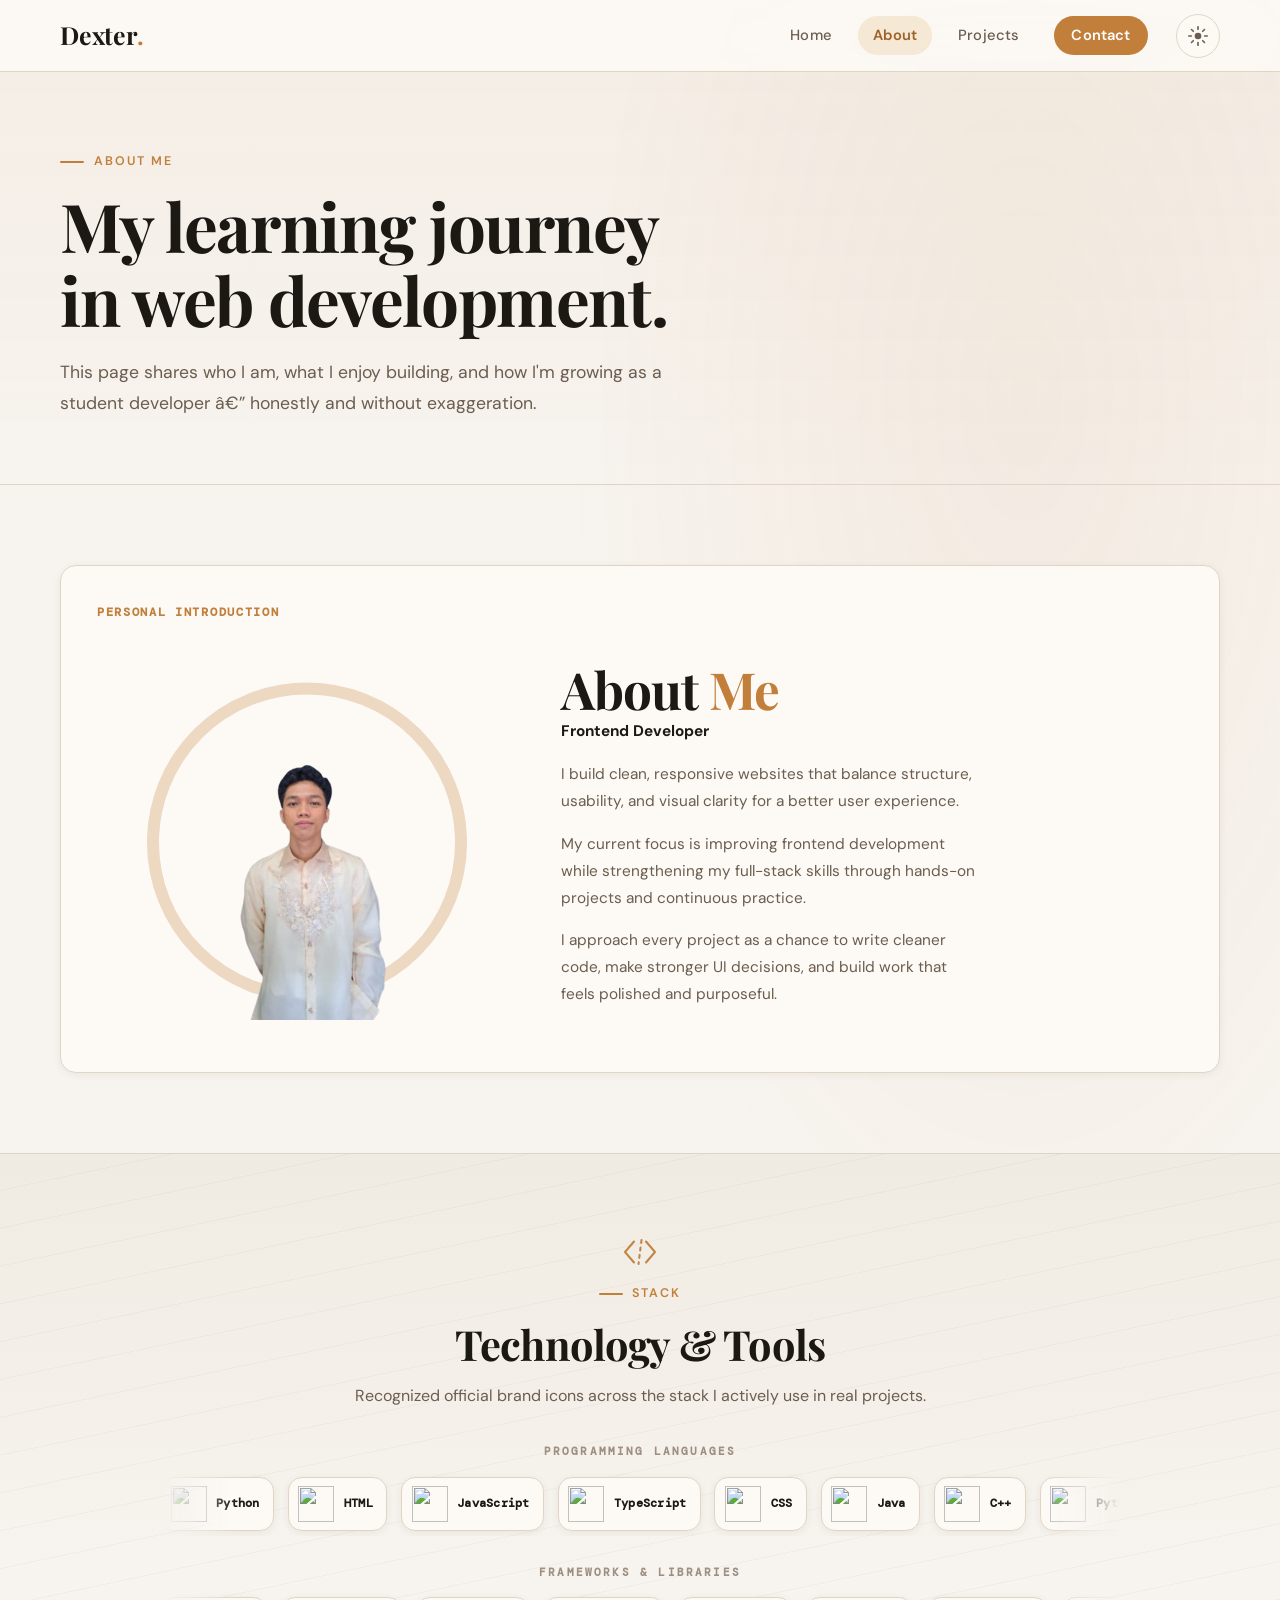
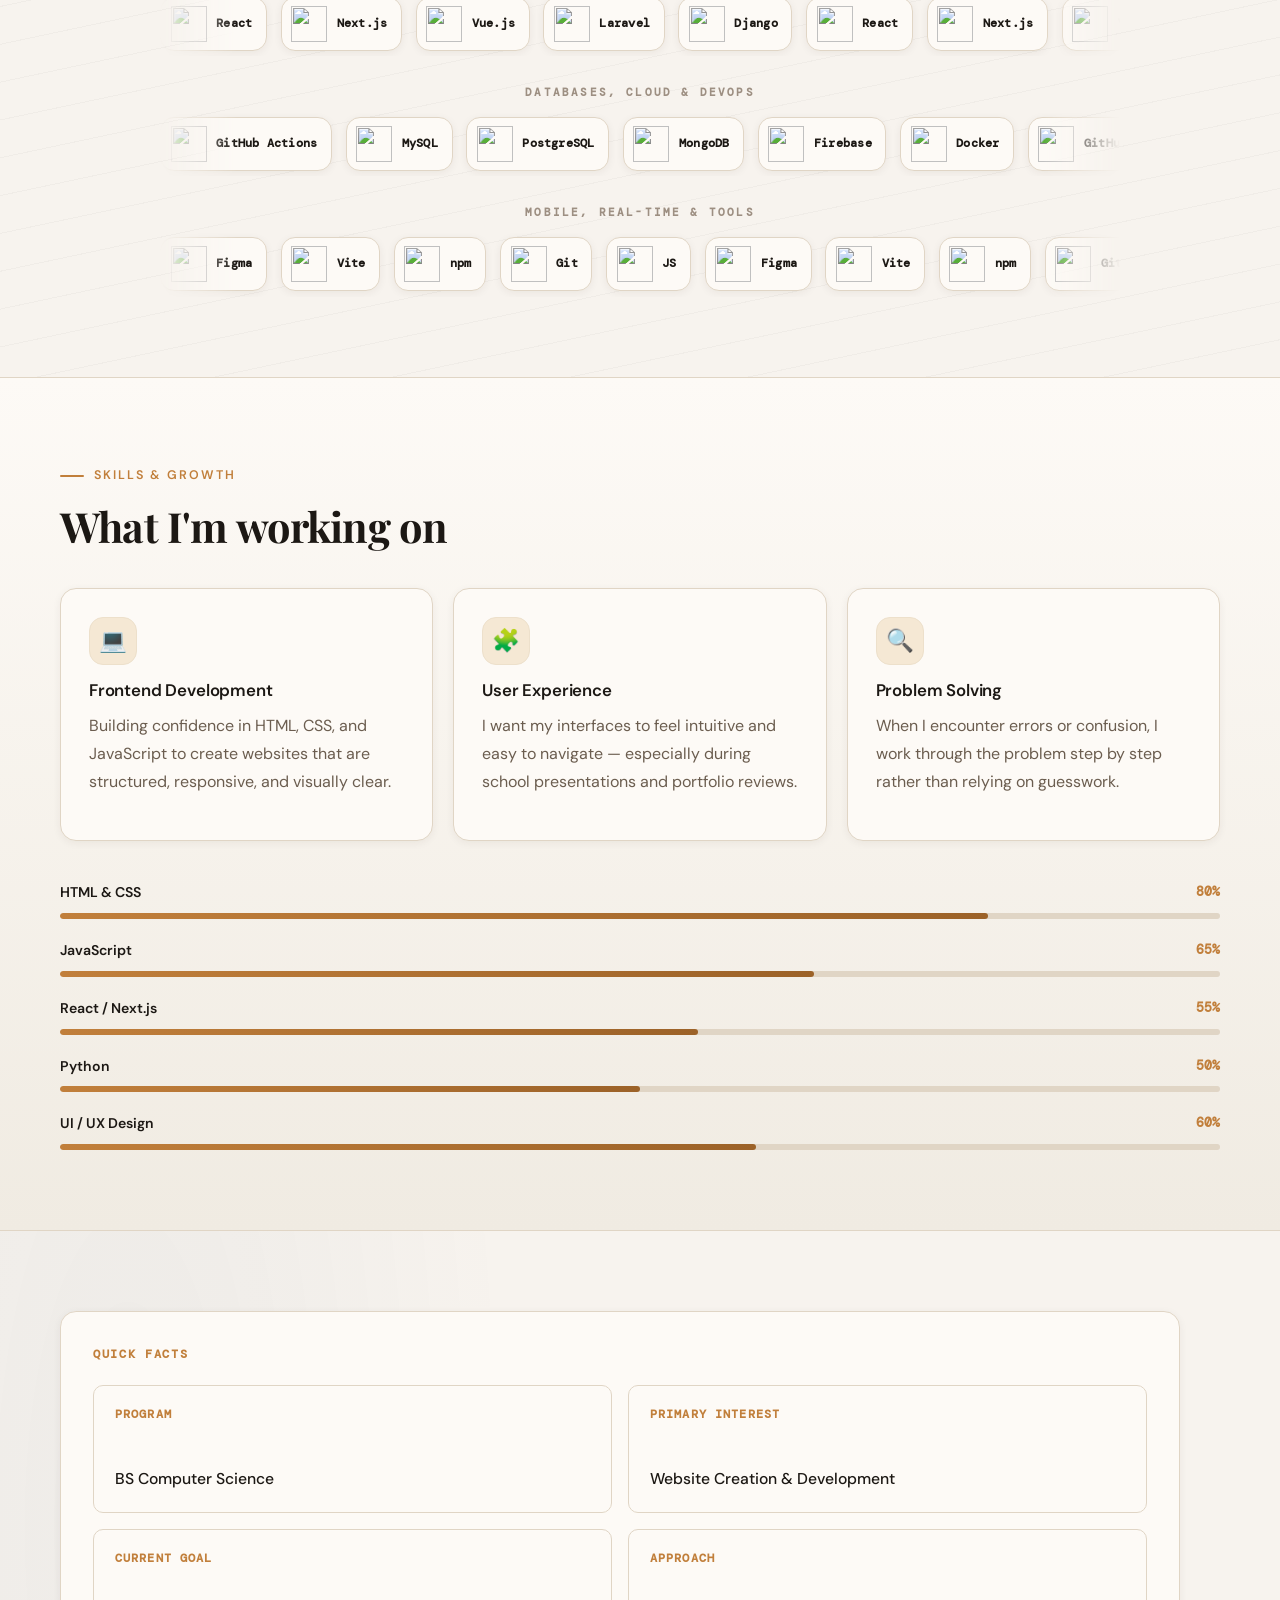
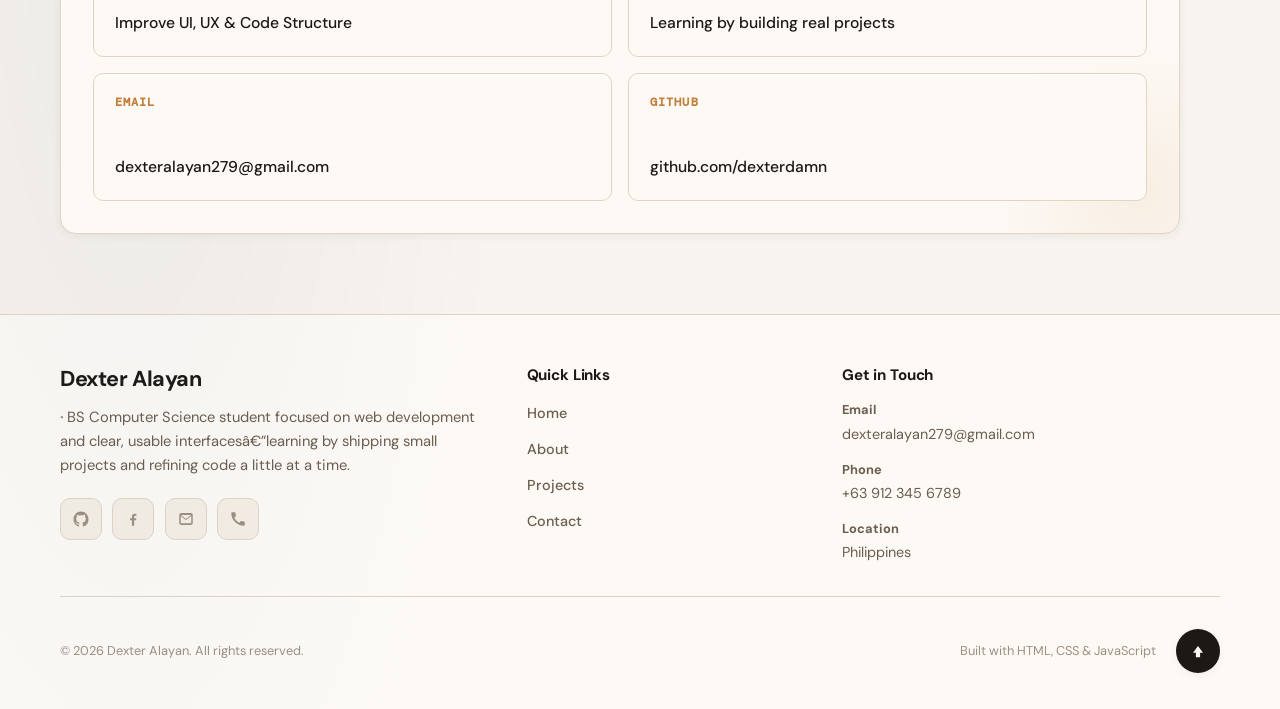
==== commit 68e5e164: "mobile phone view" ====
--- a/about.html
+++ b/about.html
@@ -1,4 +1,4 @@
-<!DOCTYPE html>
+﻿<!DOCTYPE html>
 <html lang="en" data-page="about">
 <head>
   <meta charset="UTF-8" />
@@ -21,12 +21,47 @@
         <span></span><span></span><span></span>
       </button>
       <nav id="site-nav" class="site-nav">
-        <a href="index.html">Home</a>
-        <a href="about.html">About</a>
-        <a href="projects.html">Projects</a>
-        <a href="contact.html" class="nav-cta">Contact</a>
-        <button class="theme-toggle" type="button" aria-label="Toggle color mode" title="Toggle color mode"></button>
+        <div class="nav-desktop" aria-label="Primary navigation">
+          <a href="index.html">Home</a>
+          <a href="about.html">About</a>
+          <a href="projects.html">Projects</a>
+          <a href="contact.html" class="nav-cta">Contact</a>
+          <button class="theme-toggle" type="button" aria-label="Toggle color mode" title="Toggle color mode"></button>
+        </div>
+
+        <div class="nav-mobile-head" aria-label="Profile">
+          <img src="image/dex.png" alt="" class="nav-mobile-avatar" />
+          <div class="nav-mobile-user">
+            <div class="nav-mobile-name">Dexter Alayan</div>
+            <div class="nav-mobile-sub">dexteralayan279@gmail.com</div>
+          </div>
+        </div>
+
+        <div class="nav-mobile-list" aria-label="Navigation links">
+          <a href="index.html" class="nav-item">
+            <svg viewBox="0 0 24 24" aria-hidden="true"><path fill="currentColor" d="M12 3 2.5 11.2l1.3 1.5L5 11.6V20h6v-6h2v6h6v-8.4l1.2 1.1 1.3-1.5L12 3z"/></svg>
+            <span>Home</span>
+          </a>
+          <a href="about.html" class="nav-item">
+            <svg viewBox="0 0 24 24" aria-hidden="true"><path fill="currentColor" d="M12 12a4.5 4.5 0 1 0-4.5-4.5A4.5 4.5 0 0 0 12 12Zm0 2c-4.4 0-8 2.3-8 5.2V21h16v-1.8c0-2.9-3.6-5.2-8-5.2Z"/></svg>
+            <span>About</span>
+          </a>
+          <a href="projects.html" class="nav-item">
+            <svg viewBox="0 0 24 24" aria-hidden="true"><path fill="currentColor" d="M10 3h4a2 2 0 0 1 2 2v1h4v4h-2V8h-2v12a2 2 0 0 1-2 2H10a2 2 0 0 1-2-2V8H6v2H4V6h4V5a2 2 0 0 1 2-2Zm0 3h4V5h-4v1Zm0 4h4v2h-4v-2Zm0 4h4v2h-4v-2Z"/></svg>
+            <span>Projects</span>
+          </a>
+          <a href="contact.html" class="nav-item">
+            <svg viewBox="0 0 24 24" aria-hidden="true"><path fill="currentColor" d="M20 4H4a2 2 0 0 0-2 2v12a2 2 0 0 0 2 2h16a2 2 0 0 0 2-2V6a2 2 0 0 0-2-2Zm0 4-8 5L4 8V6l8 5 8-5v2Z"/></svg>
+            <span>Contact</span>
+          </a>
+        </div>
+
+        <div class="nav-mobile-foot" aria-label="Navigation footer">
+          <span class="nav-foot-note">Theme</span>
+          <button class="theme-toggle" type="button" aria-label="Toggle color mode" title="Toggle color mode"></button>
+        </div>
       </nav>
+      <div class="nav-overlay" aria-hidden="true"></div>
     </div>
   </header>
 
@@ -85,7 +120,7 @@
             <p class="tech-marquee-label">Programming languages</p>
             <div class="tech-marquee-row-center">
               <div class="tech-marquee-viewport">
-                <div class="tech-marquee-track" style="--marquee-duration: 76s">
+                <div class="tech-marquee-track" style="--marquee-duration: 10s">
                   <div class="tech-marquee-set">
                     <span class="tech-marquee-chip"><span class="tech-marquee-chip-inner"><span class="tech-marquee-chip-icon-wrap"><img src="https://cdn.jsdelivr.net/npm/simple-icons@11.14.0/icons/python.svg" alt="" width="34" height="34" loading="lazy" decoding="async" /></span><span class="tech-marquee-chip-name">Python</span></span></span>
                     <span class="tech-marquee-chip"><span class="tech-marquee-chip-inner"><span class="tech-marquee-chip-icon-wrap"><img src="https://cdn.jsdelivr.net/npm/simple-icons@11.14.0/icons/html5.svg" alt="" width="34" height="34" loading="lazy" decoding="async" /></span><span class="tech-marquee-chip-name">HTML</span></span></span>
@@ -112,7 +147,7 @@
             <p class="tech-marquee-label">Frameworks &amp; libraries</p>
             <div class="tech-marquee-row-center">
               <div class="tech-marquee-viewport">
-                <div class="tech-marquee-track" style="--marquee-duration: 70s">
+                <div class="tech-marquee-track" style="--marquee-duration: 54s">
                   <div class="tech-marquee-set">
                     <span class="tech-marquee-chip"><span class="tech-marquee-chip-inner"><span class="tech-marquee-chip-icon-wrap"><img src="https://cdn.jsdelivr.net/npm/simple-icons@11.14.0/icons/react.svg" alt="" width="34" height="34" loading="lazy" decoding="async" /></span><span class="tech-marquee-chip-name">React</span></span></span>
                     <span class="tech-marquee-chip"><span class="tech-marquee-chip-inner"><span class="tech-marquee-chip-icon-wrap"><img src="https://cdn.jsdelivr.net/npm/simple-icons@11.14.0/icons/nextdotjs.svg" alt="" width="34" height="34" loading="lazy" decoding="async" /></span><span class="tech-marquee-chip-name">Next.js</span></span></span>
@@ -135,7 +170,7 @@
             <p class="tech-marquee-label">Databases, cloud &amp; DevOps</p>
             <div class="tech-marquee-row-center">
               <div class="tech-marquee-viewport">
-                <div class="tech-marquee-track" style="--marquee-duration: 74s">
+                <div class="tech-marquee-track" style="--marquee-duration: 58s">
                   <div class="tech-marquee-set">
                     <span class="tech-marquee-chip"><span class="tech-marquee-chip-inner"><span class="tech-marquee-chip-icon-wrap"><img src="https://cdn.jsdelivr.net/npm/simple-icons@11.14.0/icons/githubactions.svg" alt="" width="34" height="34" loading="lazy" decoding="async" /></span><span class="tech-marquee-chip-name">GitHub Actions</span></span></span>
                     <span class="tech-marquee-chip"><span class="tech-marquee-chip-inner"><span class="tech-marquee-chip-icon-wrap"><img src="https://cdn.jsdelivr.net/npm/simple-icons@11.14.0/icons/mysql.svg" alt="" width="34" height="34" loading="lazy" decoding="async" /></span><span class="tech-marquee-chip-name">MySQL</span></span></span>
@@ -160,7 +195,7 @@
             <p class="tech-marquee-label">Mobile, real-time &amp; tools</p>
             <div class="tech-marquee-row-center">
               <div class="tech-marquee-viewport">
-                <div class="tech-marquee-track" style="--marquee-duration: 68s">
+                <div class="tech-marquee-track" style="--marquee-duration: 52s">
                   <div class="tech-marquee-set">
                     <span class="tech-marquee-chip"><span class="tech-marquee-chip-inner"><span class="tech-marquee-chip-icon-wrap"><img src="https://cdn.jsdelivr.net/npm/simple-icons@11.14.0/icons/figma.svg" alt="" width="34" height="34" loading="lazy" decoding="async" /></span><span class="tech-marquee-chip-name">Figma</span></span></span>
                     <span class="tech-marquee-chip"><span class="tech-marquee-chip-inner"><span class="tech-marquee-chip-icon-wrap"><img src="https://cdn.jsdelivr.net/npm/simple-icons@11.14.0/icons/vite.svg" alt="" width="34" height="34" loading="lazy" decoding="async" /></span><span class="tech-marquee-chip-name">Vite</span></span></span>
--- a/css/base.css
+++ b/css/base.css
@@ -75,6 +75,11 @@
   background: var(--bg);
   line-height: 1.7;
   -webkit-font-smoothing: antialiased;
+  overflow-x: clip;
+}
+
+@supports not (overflow: clip) {
+  body { overflow-x: hidden; }
 }
 
 html[data-page="home"] body {
@@ -162,6 +167,19 @@
   flex: 1 1 auto;
   gap: 0.75rem;
   order: 3;
+}
+
+.nav-desktop {
+  display: flex;
+  align-items: center;
+  gap: 0.75rem;
+}
+
+/* Mobile sidebar markup should not affect desktop */
+.nav-mobile-head,
+.nav-mobile-list,
+.nav-mobile-foot {
+  display: none;
 }
 
 .site-nav a {
@@ -842,21 +860,41 @@
 
   .hamburger { display: inline-flex; }
 
+  .nav-desktop { display: none; }
+
+  .nav-overlay {
+    position: fixed;
+    inset: 0;
+    background: rgba(0, 0, 0, 0.45);
+    opacity: 0;
+    pointer-events: none;
+    transition: opacity var(--transition);
+    z-index: 90;
+  }
+
+  .nav-overlay.open {
+    opacity: 1;
+    pointer-events: auto;
+  }
+
   .site-nav {
-    position: absolute;
-    top: calc(var(--header-h) + 0.5rem);
-    left: 1rem;
-    right: 1rem;
-    display: none;
+    position: fixed;
+    top: 0;
+    left: 0;
+    height: 100dvh;
+    width: min(82vw, 320px);
+    display: flex;
     flex-direction: column;
     align-items: stretch;
-    padding: 0.75rem;
+    padding: 0;
     background: var(--surface);
     border: 1px solid var(--border);
-    border-radius: var(--radius);
+    border-radius: 0;
     box-shadow: var(--shadow-lg);
     z-index: 100;
-    gap: 0.15rem;
+    gap: 0;
+    transform: translateX(-110%);
+    transition: transform var(--transition);
   }
 
   html[data-page="home"] .site-nav {
@@ -864,14 +902,136 @@
     border-color: var(--border);
   }
 
-  .site-nav.open { display: flex; }
+  .site-nav.open { transform: translateX(0); }
 
   .site-nav a {
-    padding: 0.7rem 1rem;
-    border-radius: var(--radius-sm);
+    border-radius: 0;
   }
 
   .nav-cta { margin-left: 0 !important; }
+
+  .nav-mobile-head {
+    display: flex;
+    align-items: center;
+    gap: 0.75rem;
+    padding: 1.25rem 1.15rem 1rem;
+    background: linear-gradient(180deg, rgba(var(--accent-rgb), 0.16), rgba(var(--accent-rgb), 0.08));
+    border-bottom: 1px solid var(--border);
+  }
+
+  .nav-mobile-avatar {
+    width: 44px;
+    height: 44px;
+    border-radius: 50%;
+    border: 2px solid rgba(var(--accent-rgb), 0.35);
+    object-fit: cover;
+    background: var(--surface);
+    flex-shrink: 0;
+  }
+
+  .nav-mobile-user {
+    min-width: 0;
+    display: grid;
+    gap: 0.12rem;
+  }
+
+  .nav-mobile-name {
+    font-weight: 800;
+    letter-spacing: -0.01em;
+    color: var(--text);
+    line-height: 1.15;
+    font-size: 0.98rem;
+    white-space: nowrap;
+    overflow: hidden;
+    text-overflow: ellipsis;
+  }
+
+  .nav-mobile-sub {
+    font-size: 0.78rem;
+    color: var(--text-soft);
+    white-space: nowrap;
+    overflow: hidden;
+    text-overflow: ellipsis;
+  }
+
+  .nav-mobile-list {
+    padding: 0.5rem 0;
+    display: flex;
+    flex-direction: column;
+    gap: 0.1rem;
+    overflow: auto;
+    -webkit-overflow-scrolling: touch;
+  }
+
+  .nav-item {
+    display: grid;
+    grid-template-columns: 26px 1fr;
+    align-items: center;
+    gap: 0.75rem;
+    padding: 0.85rem 1.15rem;
+    color: var(--text-soft);
+    font-weight: 600;
+    font-size: 0.92rem;
+    transition: background var(--transition), color var(--transition);
+  }
+
+  .nav-item svg {
+    width: 18px;
+    height: 18px;
+    color: color-mix(in srgb, var(--accent) 75%, var(--text-soft));
+  }
+
+  .nav-item:hover {
+    background: var(--accent-soft);
+    color: var(--text);
+  }
+
+  .nav-item.active {
+    background: var(--accent-soft);
+    color: var(--accent-deep);
+  }
+
+  .nav-item.active svg {
+    color: var(--accent-deep);
+  }
+
+  .nav-mobile-foot {
+    margin-top: auto;
+    padding: 0.85rem 1.15rem 1.05rem;
+    border-top: 1px solid var(--border);
+    display: flex;
+    align-items: center;
+    justify-content: space-between;
+    gap: 0.75rem;
+  }
+
+  .nav-foot-note {
+    font-size: 0.78rem;
+    color: var(--text-muted);
+    font-family: var(--font-mono);
+    letter-spacing: 0.02em;
+  }
+
+  .site-nav .theme-toggle {
+    margin-left: 0;
+    width: 44px;
+    height: 44px;
+  }
+
+  .nav-mobile-head,
+  .nav-mobile-list,
+  .nav-mobile-foot {
+    display: flex;
+  }
+
+  .nav-mobile-user,
+  .nav-mobile-list {
+    display: flex;
+  }
+
+  .nav-mobile-user {
+    display: grid;
+  }
 
   .footer-grid {
     grid-template-columns: 1fr;
@@ -897,3 +1057,7 @@
   .container { width: min(calc(100% - 1.5rem), var(--container)); }
   h1 { font-size: 2.2rem; }
 }
+
+body.nav-open {
+  overflow: hidden;
+}
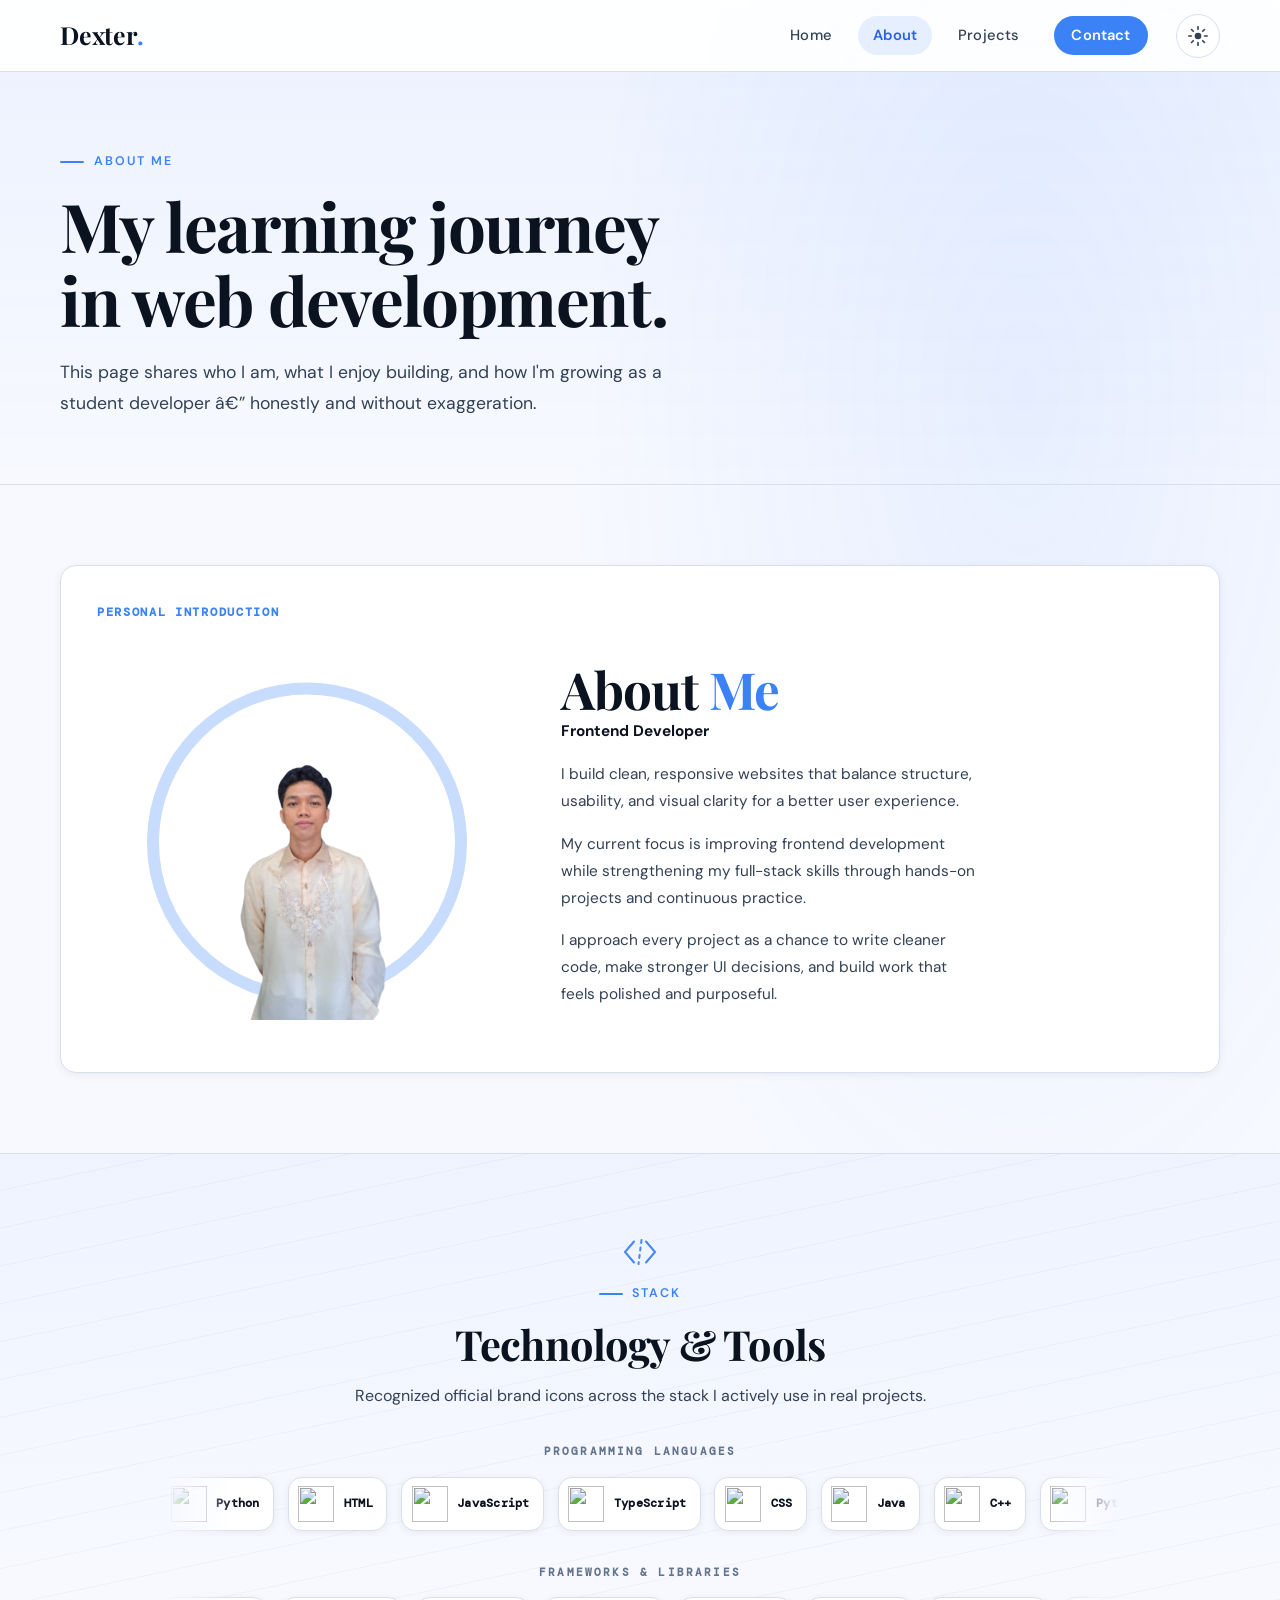
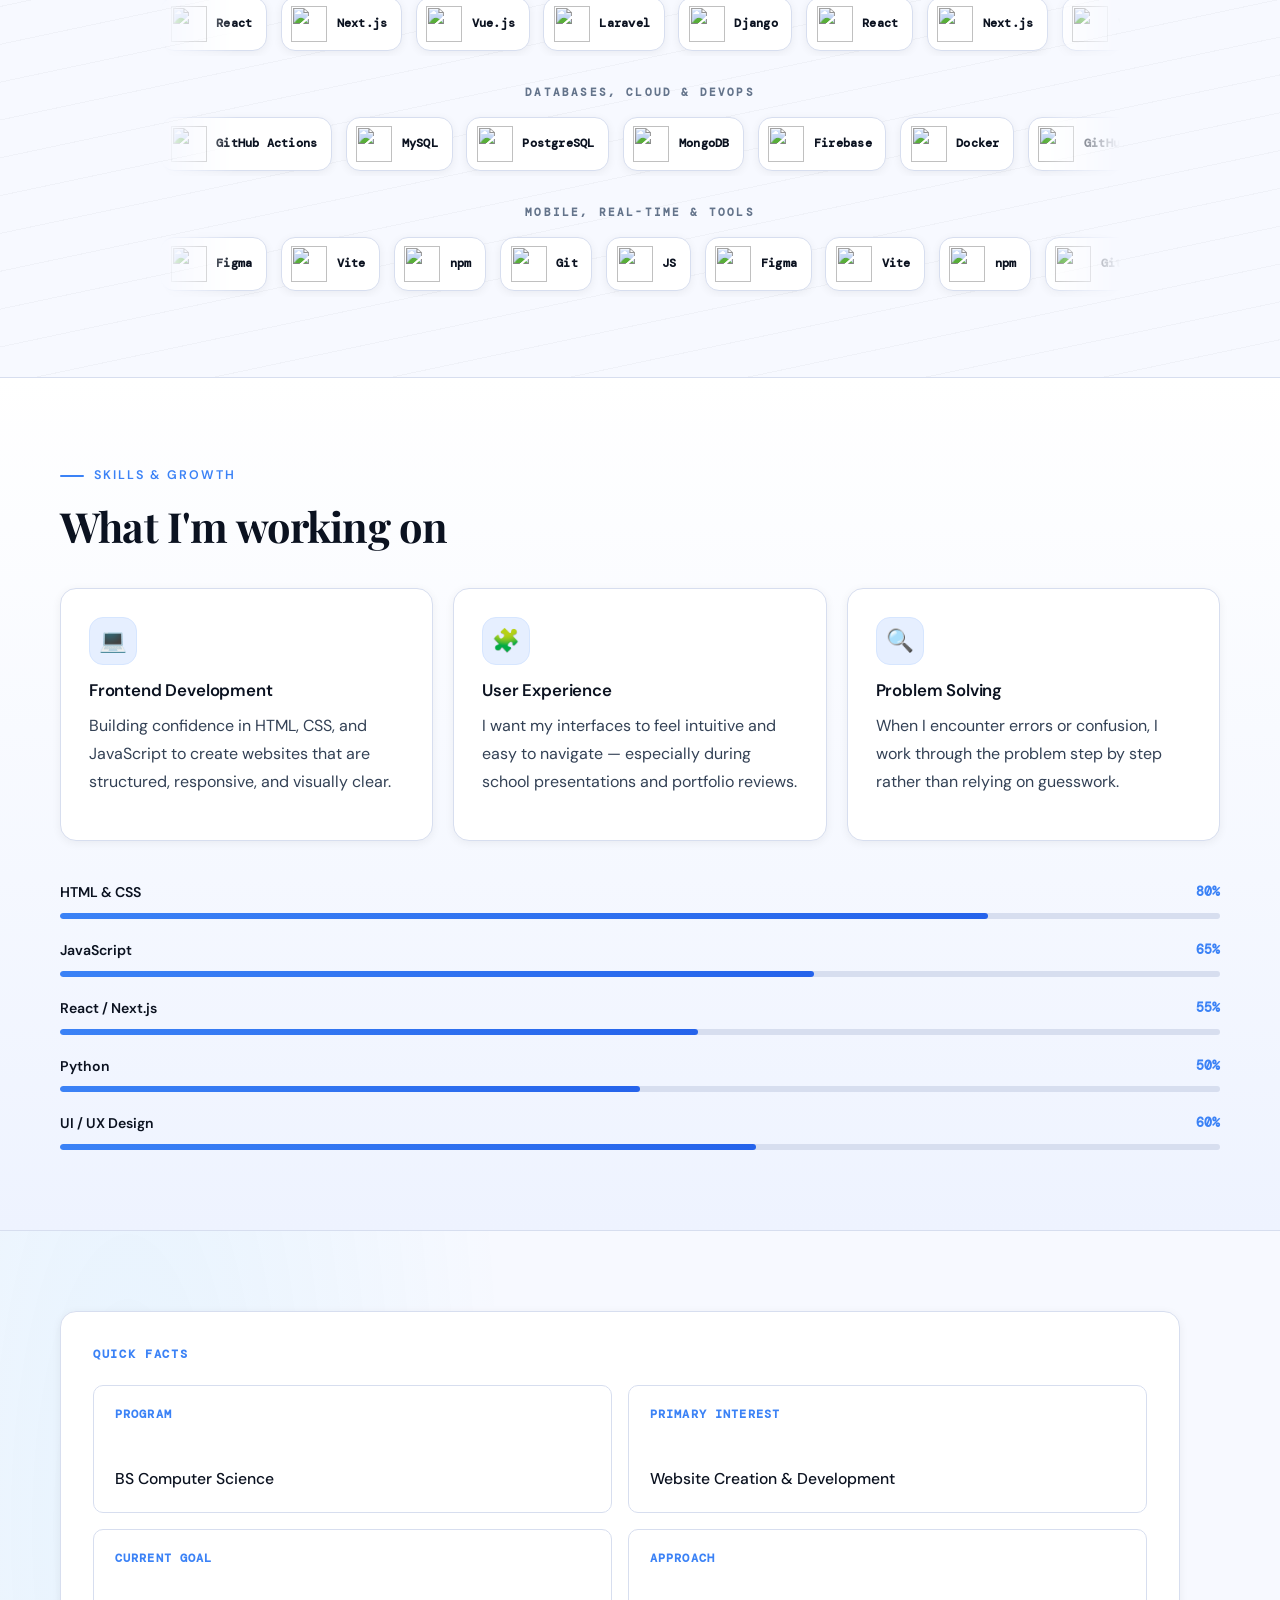
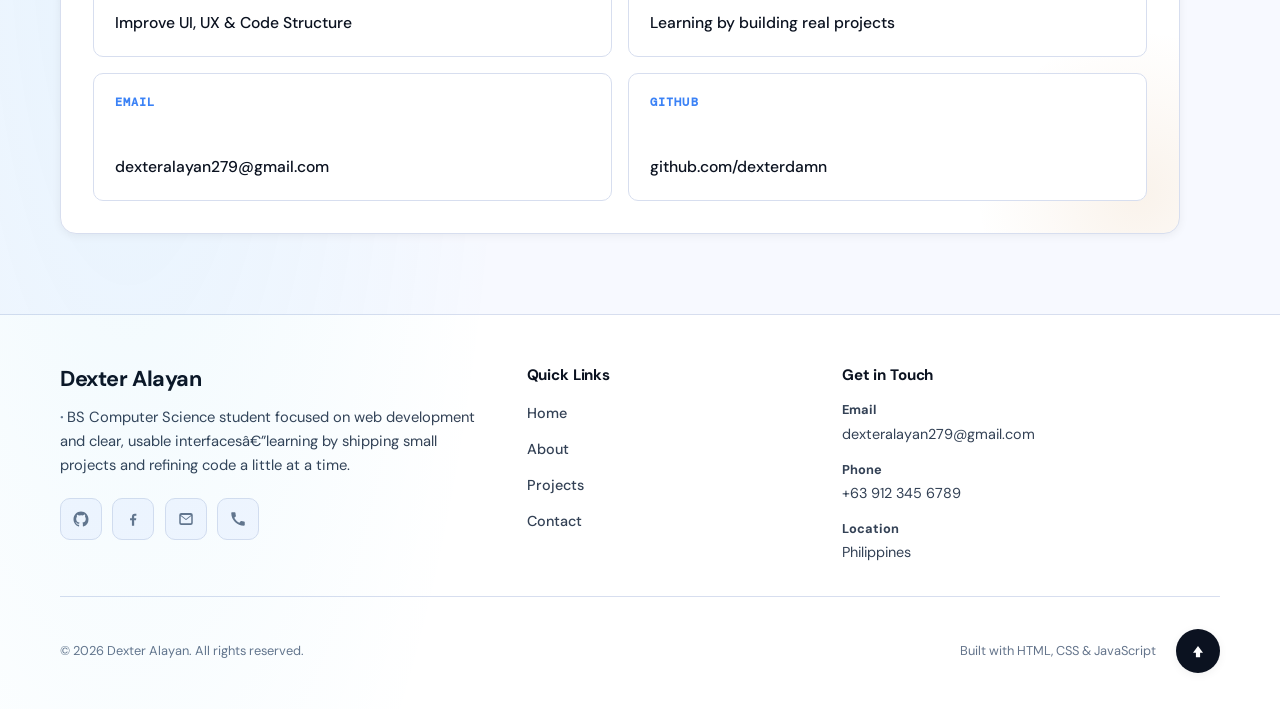
==== commit 07ec3c59: "add a close and open sidebar icon mobile view" ====
--- a/about.html
+++ b/about.html
@@ -1,4 +1,4 @@
-﻿<!DOCTYPE html>
+<!DOCTYPE html>
 <html lang="en" data-page="about">
 <head>
   <meta charset="UTF-8" />
@@ -35,6 +35,11 @@
             <div class="nav-mobile-name">Dexter Alayan</div>
             <div class="nav-mobile-sub">dexteralayan279@gmail.com</div>
           </div>
+          <button class="nav-mobile-close" type="button" aria-label="Close menu" title="Close menu">
+            <svg viewBox="0 0 24 24" aria-hidden="true">
+              <path fill="currentColor" d="M15.7 5.3a1 1 0 0 1 0 1.4L10.4 12l5.3 5.3a1 1 0 1 1-1.4 1.4l-6-6a1 1 0 0 1 0-1.4l6-6a1 1 0 0 1 1.4 0Z"/>
+            </svg>
+          </button>
         </div>
 
         <div class="nav-mobile-list" aria-label="Navigation links">
--- a/css/base.css
+++ b/css/base.css
@@ -3,24 +3,25 @@
 *, *::before, *::after { box-sizing: border-box; }
 
 :root {
-  --bg: #f7f3ee;
-  --bg-soft: #f0ebe2;
-  --surface: #fdfaf6;
-  --surface-2: #f5efe5;
-  --border: #e0d5c5;
-  --border-strong: #c4ad8f;
-  --text: #1c1814;
-  --text-soft: #6b5d4f;
-  --text-muted: #9d8f82;
-  --accent: #c17f3b;
-  --accent-deep: #9c6228;
-  --accent-soft: #f5e8d4;
-  --accent-soft-2: #ede0cb;
-  --green: #3a6b4a;
-  --blue: #3a5a7a;
-  --shadow-sm: 0 2px 8px rgba(50, 30, 10, 0.06);
-  --shadow: 0 8px 32px rgba(50, 30, 10, 0.09);
-  --shadow-lg: 0 20px 60px rgba(50, 30, 10, 0.12);
+  /* Frost (light) */
+  --bg: #f7f9ff;
+  --bg-soft: #eef3ff;
+  --surface: #ffffff;
+  --surface-2: #f4f7ff;
+  --border: #d7deef;
+  --border-strong: #b6c4e6;
+  --text: #0b1220;
+  --text-soft: #334155;
+  --text-muted: #64748b;
+  --accent: #3b82f6;
+  --accent-deep: #2563eb;
+  --accent-soft: #e6efff;
+  --accent-soft-2: #d6e6ff;
+  --green: #16a34a;
+  --blue: #0ea5e9;
+  --shadow-sm: 0 2px 10px rgba(2, 6, 23, 0.06);
+  --shadow: 0 10px 34px rgba(2, 6, 23, 0.10);
+  --shadow-lg: 0 22px 70px rgba(2, 6, 23, 0.14);
   --radius: 16px;
   --radius-sm: 10px;
   --radius-full: 999px;
@@ -30,39 +31,40 @@
   --font-body: 'DM Sans', system-ui, sans-serif;
   --font-mono: 'DM Mono', monospace;
   --transition: 0.25s cubic-bezier(0.4, 0, 0.2, 1);
-  --surface-rgb: 253, 250, 246;
-  --bg-rgb: 247, 243, 238;
-  --text-rgb: 28, 24, 20;
-  --accent-rgb: 193, 127, 59;
-  --hero-gradient: linear-gradient(180deg, rgba(193,127,59,0.04) 0%, transparent 100%);
-  --background-overlay: radial-gradient(ellipse 60% 40% at 80% 10%, rgba(193,127,59,0.07) 0%, transparent 60%), radial-gradient(ellipse 50% 50% at 10% 80%, rgba(58,90,122,0.05) 0%, transparent 60%);
+  --surface-rgb: 255, 255, 255;
+  --bg-rgb: 247, 249, 255;
+  --text-rgb: 11, 18, 32;
+  --accent-rgb: 59, 130, 246;
+  --hero-gradient: linear-gradient(180deg, rgba(var(--accent-rgb), 0.05) 0%, transparent 100%);
+  --background-overlay: radial-gradient(ellipse 60% 40% at 80% 10%, rgba(var(--accent-rgb), 0.08) 0%, transparent 60%), radial-gradient(ellipse 50% 50% at 10% 80%, rgba(14,165,233,0.07) 0%, transparent 60%);
 }
 
 html[data-theme="dark"] {
-  --bg: #0d1117;
-  --bg-soft: #12161f;
-  --surface: #161b24;
-  --surface-2: #1c2430;
-  --border: #2f3744;
-  --border-strong: #4b5b7a;
-  --text: #e5e7eb;
-  --text-soft: #a5afbf;
-  --text-muted: #8b97aa;
-  --accent: #f2b95b;
-  --accent-deep: #d38b2b;
-  --accent-soft: #2d394d;
-  --accent-soft-2: #26324a;
-  --green: #5f9d75;
-  --blue: #5a88b0;
-  --shadow-sm: 0 10px 30px rgba(0, 0, 0, 0.18);
-  --shadow: 0 18px 60px rgba(0, 0, 0, 0.24);
-  --shadow-lg: 0 24px 80px rgba(0, 0, 0, 0.30);
-  --surface-rgb: 22, 27, 36;
-  --bg-rgb: 13, 17, 23;
-  --text-rgb: 229, 231, 235;
-  --accent-rgb: 242, 185, 91;
-  --hero-gradient: linear-gradient(180deg, rgba(242,185,91,0.06) 0%, transparent 100%);
-  --background-overlay: radial-gradient(ellipse 60% 40% at 80% 10%, rgba(242,185,91,0.08) 0%, transparent 60%), radial-gradient(ellipse 50% 50% at 10% 80%, rgba(90,136,176,0.08) 0%, transparent 60%);
+  /* Abyss (dark) */
+  --bg: #050814;
+  --bg-soft: #070b1a;
+  --surface: #0b1024;
+  --surface-2: #0f1833;
+  --border: #223055;
+  --border-strong: #38508a;
+  --text: #e8ecff;
+  --text-soft: #b9c3e6;
+  --text-muted: #8896c9;
+  --accent: #60a5fa;
+  --accent-deep: #3b82f6;
+  --accent-soft: #111c3a;
+  --accent-soft-2: #0e1730;
+  --green: #2dd4bf;
+  --blue: #38bdf8;
+  --shadow-sm: 0 10px 32px rgba(0, 0, 0, 0.26);
+  --shadow: 0 18px 66px rgba(0, 0, 0, 0.34);
+  --shadow-lg: 0 26px 92px rgba(0, 0, 0, 0.42);
+  --surface-rgb: 11, 16, 36;
+  --bg-rgb: 5, 8, 20;
+  --text-rgb: 232, 236, 255;
+  --accent-rgb: 96, 165, 250;
+  --hero-gradient: linear-gradient(180deg, rgba(var(--accent-rgb), 0.08) 0%, transparent 100%);
+  --background-overlay: radial-gradient(ellipse 60% 40% at 80% 10%, rgba(var(--accent-rgb), 0.10) 0%, transparent 60%), radial-gradient(ellipse 50% 50% at 10% 80%, rgba(56,189,248,0.10) 0%, transparent 60%);
 }
 
 html { scroll-behavior: smooth; }
@@ -254,16 +256,16 @@
   display: none;
   width: 44px;
   height: 44px;
-  padding: 0;
-  border: 1px solid var(--border);
+  padding: 10px;
+  border: 0;
   border-radius: var(--radius-sm);
-  background: var(--surface);
-  align-items: center;
+  background: transparent;
+  align-items: flex-end;
   justify-content: center;
   flex-direction: column;
-  gap: 5px;
+  gap: 6px;
   cursor: pointer;
-  transition: border-color var(--transition);
+  transition: background var(--transition), color var(--transition);
 }
 
 .theme-toggle {
@@ -300,7 +302,12 @@
   background: var(--surface);
 }
 
-.hamburger:hover { border-color: var(--border-strong); }
+.hamburger:hover { background: var(--accent-soft); }
+
+.hamburger:focus-visible {
+  outline: 2px solid color-mix(in srgb, var(--accent) 65%, transparent);
+  outline-offset: 3px;
+}
 
 html[data-page="home"] .hamburger {
   border-color: var(--border);
@@ -312,10 +319,10 @@
 }
 
 .hamburger span {
-  width: 18px;
-  height: 2px;
+  width: 24px;
+  height: 2.5px;
   background: var(--text);
-  border-radius: 2px;
+  border-radius: 999px;
   transition: transform 0.3s ease, opacity 0.3s ease;
 }
 
@@ -441,20 +448,20 @@
   background: var(--accent);
   color: #fff;
   border-color: var(--accent);
-  box-shadow: 0 4px 16px rgba(193,127,59,0.3);
+  box-shadow: 0 4px 16px rgba(var(--accent-rgb), 0.28);
 }
 
 html[data-page="home"] .button-primary {
   background: var(--accent);
   border-color: var(--accent);
   color: #fff;
-  box-shadow: 0 10px 30px rgba(193,127,59,0.22);
+  box-shadow: 0 10px 30px rgba(var(--accent-rgb), 0.22);
 }
 
 .button-primary:hover {
   background: var(--accent-deep);
   border-color: var(--accent-deep);
-  box-shadow: 0 8px 24px rgba(193,127,59,0.35);
+  box-shadow: 0 8px 24px rgba(var(--accent-rgb), 0.32);
 }
 
 html[data-page="home"] .button-primary:hover {
@@ -726,13 +733,13 @@
 }
 
 html[data-theme="dark"] .footer-back-top {
-  background: #e5e7eb;
-  color: #111827;
+  background: var(--text);
+  color: var(--bg);
 }
 
 html[data-theme="dark"] .footer-back-top:hover {
   background: var(--accent);
-  color: #111827;
+  color: var(--bg);
 }
 
 html[data-page="home"] .footer-nav-list a,
@@ -858,7 +865,28 @@
 @media (max-width: 768px) {
   :root { --header-h: 64px; }
 
+  .nav-shell {
+    position: relative;
+    justify-content: center;
+  }
+
+  .brand {
+    margin: 0 auto;
+    text-align: center;
+  }
+
   .hamburger { display: inline-flex; }
+
+  .hamburger {
+    position: absolute;
+    left: 0;
+  }
+
+  .theme-toggle {
+    margin-left: 0;
+    position: absolute;
+    right: 0;
+  }
 
   .nav-desktop { display: none; }
 
@@ -919,6 +947,42 @@
     border-bottom: 1px solid var(--border);
   }
 
+  .nav-mobile-close {
+    margin-left: auto;
+    width: 40px;
+    height: 40px;
+    border: 0;
+    border-radius: 999px;
+    background: color-mix(in srgb, var(--accent) 18%, transparent);
+    color: var(--text);
+    display: inline-flex;
+    align-items: center;
+    justify-content: center;
+    cursor: pointer;
+    transition: background var(--transition), transform var(--transition);
+    flex-shrink: 0;
+  }
+
+  .nav-mobile-close svg {
+    width: 18px;
+    height: 18px;
+    display: block;
+  }
+
+  .nav-mobile-close:hover {
+    background: color-mix(in srgb, var(--accent) 28%, transparent);
+    transform: translateX(-1px);
+  }
+
+  .nav-mobile-close:active {
+    transform: translateX(-2px);
+  }
+
+  .nav-mobile-close:focus-visible {
+    outline: 2px solid color-mix(in srgb, var(--accent) 65%, transparent);
+    outline-offset: 3px;
+  }
+
   .nav-mobile-avatar {
     width: 44px;
     height: 44px;
@@ -1036,17 +1100,38 @@
   .footer-grid {
     grid-template-columns: 1fr;
     gap: 2rem;
+    justify-items: center;
+    text-align: center;
+  }
+
+  .footer-col--brand {
+    max-width: none;
+  }
+
+  .footer-socials {
+    justify-content: center;
+  }
+
+  .footer-nav-list {
+    align-items: center;
+  }
+
+  .footer-contact-list {
+    text-align: center;
   }
 
   .footer-bar {
     flex-direction: column;
-    align-items: flex-start;
+    align-items: center;
+    text-align: center;
   }
 
   .footer-bar-right {
     width: 100%;
-    justify-content: space-between;
+    justify-content: center;
     align-items: center;
+    flex-direction: column;
+    gap: 0.75rem;
   }
 
   .section { padding: 3.5rem 0; }
